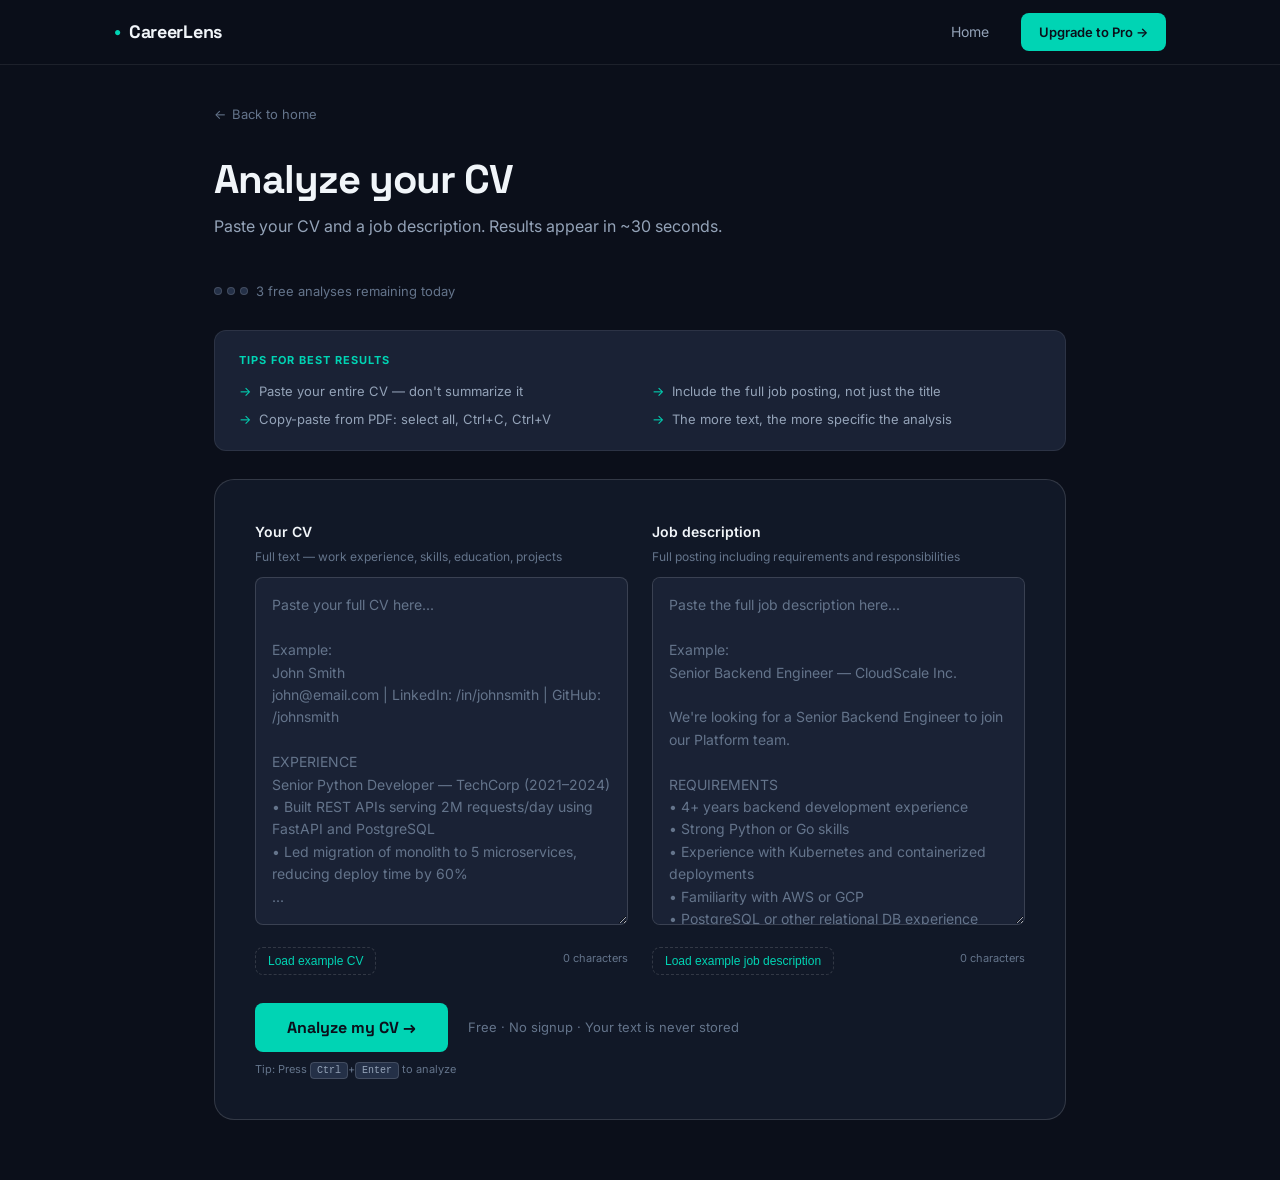
==== analyzer.html @ a9581af4 "Add files via upload" ====
<!DOCTYPE html>
<html lang="en">
<head>
  <meta charset="UTF-8" />
  <meta name="viewport" content="width=device-width, initial-scale=1.0" />
  <title>CV Analyzer — CareerLens</title>
  <meta name="description" content="Paste your CV and a job description to get your match score, skill gaps, and learning roadmap." />
  <link rel="preconnect" href="https://fonts.googleapis.com" />
  <link rel="preconnect" href="https://fonts.gstatic.com" crossorigin />
  <link href="https://fonts.googleapis.com/css2?family=Inter:wght@400;500;600&family=Space+Grotesk:wght@500;600;700&display=swap" rel="stylesheet" />
  <link rel="stylesheet" href="style.css" />
  <style>
    /* Page-specific overrides for the dedicated analyzer page */
    body { background: var(--navy); }

    .analyzer-page {
      min-height: 100vh;
      padding: 100px 0 60px;
    }

    .analyzer-page-header {
      margin-bottom: 40px;
    }

    .analyzer-page-header h1 {
      font-size: clamp(28px, 4vw, 40px);
      font-weight: 700;
      letter-spacing: -1px;
      margin-bottom: 10px;
    }

    .analyzer-page-header p {
      font-size: 16px;
      color: var(--text-2);
    }

    .usage-indicator {
      display: flex;
      align-items: center;
      gap: 8px;
      margin-bottom: 28px;
      font-size: 13px;
      color: var(--text-3);
    }

    .usage-dots {
      display: flex;
      gap: 5px;
    }

    .usage-dot {
      width: 8px;
      height: 8px;
      border-radius: 50%;
      background: var(--navy-4);
      border: 1px solid var(--border-2);
      transition: background 0.3s ease;
    }

    .usage-dot.used { background: var(--teal); border-color: var(--teal); }
    .usage-dot.empty { background: var(--navy-4); }

    .tips-panel {
      background: var(--navy-3);
      border: 1px solid var(--border);
      border-radius: var(--radius-md);
      padding: 20px 24px;
      margin-bottom: 28px;
      font-size: 13px;
      color: var(--text-2);
    }

    .tips-panel strong {
      color: var(--teal);
      font-size: 11px;
      letter-spacing: 1px;
      text-transform: uppercase;
      display: block;
      margin-bottom: 10px;
    }

    .tips-list {
      display: grid;
      grid-template-columns: 1fr 1fr;
      gap: 6px 24px;
    }

    .tips-list li {
      display: flex;
      gap: 8px;
      align-items: flex-start;
    }

    .tips-list li::before {
      content: '→';
      color: var(--teal);
      flex-shrink: 0;
    }

    /* Larger textareas for the dedicated page */
    .analyzer-page .analyzer-textarea {
      min-height: 280px;
    }

    /* Keyboard shortcut hint */
    .keyboard-hint {
      font-size: 11px;
      color: var(--text-3);
      margin-top: 8px;
    }

    kbd {
      background: var(--navy-4);
      border: 1px solid var(--border-2);
      border-radius: 4px;
      padding: 2px 6px;
      font-family: monospace;
      font-size: 10px;
      color: var(--text-2);
    }

    /* Back link */
    .back-link {
      display: inline-flex;
      align-items: center;
      gap: 6px;
      font-size: 13px;
      color: var(--text-3);
      margin-bottom: 32px;
      transition: color var(--transition);
    }
    .back-link:hover { color: var(--text-1); }
    .back-link::before { content: '←'; }

    /* Pro upsell banner */
    .pro-banner {
      display: flex;
      align-items: center;
      justify-content: space-between;
      background: linear-gradient(135deg, rgba(0,212,180,0.08), rgba(0,212,180,0.03));
      border: 1px solid rgba(0,212,180,0.2);
      border-radius: var(--radius-md);
      padding: 16px 20px;
      margin-top: 20px;
      gap: 16px;
      flex-wrap: wrap;
    }

    .pro-banner-text strong {
      display: block;
      font-size: 14px;
      color: var(--text-1);
      margin-bottom: 2px;
    }

    .pro-banner-text span {
      font-size: 13px;
      color: var(--text-2);
    }

    .pro-banner-cta {
      background: var(--teal);
      color: var(--navy);
      font-family: var(--font-display);
      font-weight: 700;
      font-size: 13px;
      padding: 8px 18px;
      border-radius: var(--radius-sm);
      white-space: nowrap;
      transition: background var(--transition);
      text-decoration: none;
    }
    .pro-banner-cta:hover { background: var(--teal-dim); }

    .pro-banner[hidden] { display: none; }

    /* History panel */
    .history-section {
      margin-top: 48px;
      padding-top: 40px;
      border-top: 1px solid var(--border);
    }

    .history-section h2 {
      font-size: 16px;
      font-weight: 600;
      margin-bottom: 16px;
      color: var(--text-2);
    }

    .history-list {
      display: flex;
      flex-direction: column;
      gap: 10px;
    }

    .history-item {
      display: flex;
      align-items: center;
      justify-content: space-between;
      background: var(--navy-3);
      border: 1px solid var(--border);
      border-radius: var(--radius-sm);
      padding: 14px 18px;
      cursor: pointer;
      transition: border-color var(--transition);
      gap: 16px;
    }

    .history-item:hover { border-color: var(--border-2); }

    .history-item-meta { flex: 1; }
    .history-item-meta strong { display: block; font-size: 14px; margin-bottom: 2px; }
    .history-item-meta span { font-size: 12px; color: var(--text-3); }

    .history-item-score {
      font-family: var(--font-display);
      font-weight: 700;
      font-size: 18px;
    }

    .score-high   { color: var(--green); }
    .score-medium { color: var(--amber); }
    .score-low    { color: var(--coral); }

    /* Paste examples */
    .example-btn {
      background: none;
      border: 1px dashed var(--border-2);
      color: var(--teal);
      font-size: 12px;
      padding: 6px 12px;
      border-radius: var(--radius-sm);
      cursor: pointer;
      transition: background var(--transition), border-color var(--transition);
      margin-top: 6px;
    }
    .example-btn:hover {
      background: var(--teal-bg);
      border-color: rgba(0,212,180,0.4);
    }

    @media (max-width: 640px) {
      .tips-list { grid-template-columns: 1fr; }
      .pro-banner { flex-direction: column; align-items: flex-start; }
    }
  </style>
</head>
<body>

  <!-- NAV (minimal version) -->
  <header class="nav">
    <div class="container nav-inner">
      <a href="/" class="logo">
        <span class="logo-mark">●</span>CareerLens
      </a>
      <nav class="nav-links">
        <a href="/">Home</a>
        <a href="#" id="upgrade-nav-link" class="btn-nav">Upgrade to Pro →</a>
      </nav>
    </div>
  </header>

  <main class="analyzer-page">
    <div class="container" style="max-width: 900px;">

      <a href="/" class="back-link">Back to home</a>

      <div class="analyzer-page-header">
        <h1>Analyze your CV</h1>
        <p>Paste your CV and a job description. Results appear in ~30 seconds.</p>
      </div>

      <!-- Usage indicator -->
      <div class="usage-indicator">
        <div class="usage-dots" id="usage-dots">
          <div class="usage-dot" id="dot-1"></div>
          <div class="usage-dot" id="dot-2"></div>
          <div class="usage-dot" id="dot-3"></div>
        </div>
        <span id="usage-text">3 free analyses remaining today</span>
      </div>

      <!-- Tips -->
      <div class="tips-panel">
        <strong>Tips for best results</strong>
        <ul class="tips-list">
          <li>Paste your entire CV — don't summarize it</li>
          <li>Include the full job posting, not just the title</li>
          <li>Copy-paste from PDF: select all, Ctrl+C, Ctrl+V</li>
          <li>The more text, the more specific the analysis</li>
        </ul>
      </div>

      <!-- Main analyzer box -->
      <div class="analyzer-box">
        <div class="analyzer-inputs">
          <div class="input-group">
            <label for="cv-input" class="input-label">
              Your CV
              <span class="input-hint">Full text — work experience, skills, education, projects</span>
            </label>
            <textarea
              id="cv-input"
              class="analyzer-textarea"
              placeholder="Paste your full CV here...

Example:
John Smith
john@email.com | LinkedIn: /in/johnsmith | GitHub: /johnsmith

EXPERIENCE
Senior Python Developer — TechCorp (2021–2024)
• Built REST APIs serving 2M requests/day using FastAPI and PostgreSQL
• Led migration of monolith to 5 microservices, reducing deploy time by 60%
..."
              rows="14"
              spellcheck="false"
            ></textarea>
            <div style="display:flex; justify-content:space-between; align-items:center; margin-top:6px;">
              <button class="example-btn" id="load-cv-example">Load example CV</button>
              <div class="char-count" id="cv-count">0 characters</div>
            </div>
          </div>

          <div class="input-group">
            <label for="jd-input" class="input-label">
              Job description
              <span class="input-hint">Full posting including requirements and responsibilities</span>
            </label>
            <textarea
              id="jd-input"
              class="analyzer-textarea"
              placeholder="Paste the full job description here...

Example:
Senior Backend Engineer — CloudScale Inc.

We're looking for a Senior Backend Engineer to join our Platform team.

REQUIREMENTS
• 4+ years backend development experience
• Strong Python or Go skills
• Experience with Kubernetes and containerized deployments
• Familiarity with AWS or GCP
• PostgreSQL or other relational DB experience

NICE TO HAVE
• Terraform or Pulumi experience
• Experience with service meshes (Istio, Linkerd)
• Prometheus/Grafana monitoring experience
..."
              rows="14"
              spellcheck="false"
            ></textarea>
            <div style="display:flex; justify-content:space-between; align-items:center; margin-top:6px;">
              <button class="example-btn" id="load-jd-example">Load example job description</button>
              <div class="char-count" id="jd-count">0 characters</div>
            </div>
          </div>
        </div>

        <div class="analyzer-actions">
          <button class="btn-analyze" id="analyze-btn">
            <span class="btn-analyze-text">Analyze my CV →</span>
            <span class="btn-analyze-loading" hidden>
              <span class="spinner"></span> Analyzing — ~30 seconds...
            </span>
          </button>
          <p class="free-note">Free · No signup · Your text is never stored</p>
        </div>

        <p class="keyboard-hint">Tip: Press <kbd>Ctrl</kbd>+<kbd>Enter</kbd> to analyze</p>

        <!-- Pro upsell (shown when limit reached) -->
        <div class="pro-banner" id="pro-banner" hidden>
          <div class="pro-banner-text">
            <strong>You've used all 3 free analyses today.</strong>
            <span>Upgrade to Pro for unlimited analyses, history, and PDF export.</span>
          </div>
          <a href="#" class="pro-banner-cta" id="upgrade-link">Get Pro — €9/month →</a>
        </div>

        <!-- Results -->
        <div class="results-section" id="results" hidden>
          <div class="result-score-card" id="score-card">
            <div class="score-ring">
              <svg viewBox="0 0 100 100" class="score-svg">
                <circle cx="50" cy="50" r="42" class="score-bg-circle"/>
                <circle cx="50" cy="50" r="42" class="score-fill-circle" id="score-circle"/>
              </svg>
              <div class="score-number" id="score-number">—</div>
            </div>
            <div class="score-meta">
              <h3 class="score-title">Match score</h3>
              <p class="score-explanation" id="score-explanation"></p>
            </div>
          </div>

          <!-- Overall advice callout -->
          <div id="overall-advice-card" style="
            background: rgba(0,212,180,0.05);
            border: 1px solid rgba(0,212,180,0.18);
            border-radius: var(--radius-md);
            padding: 18px 22px;
            margin-bottom: 24px;
            font-size: 14px;
            color: var(--text-2);
            line-height: 1.65;
          "></div>

          <div class="result-tabs">
            <button class="result-tab active" data-tab="skills">Missing skills</button>
            <button class="result-tab" data-tab="improvements">CV improvements</button>
            <button class="result-tab" data-tab="questions">Interview prep</button>
            <button class="result-tab" data-tab="roadmap">Learning roadmap</button>
            <button class="result-tab" data-tab="projects">Portfolio ideas</button>
          </div>

          <div class="result-panel" id="tab-skills"></div>
          <div class="result-panel" id="tab-improvements" hidden></div>
          <div class="result-panel" id="tab-questions" hidden></div>
          <div class="result-panel" id="tab-roadmap" hidden></div>
          <div class="result-panel" id="tab-projects" hidden></div>

          <div class="result-actions">
            <button class="btn-secondary" id="share-btn">Copy shareable result</button>
            <button class="btn-secondary" id="save-btn">Save to history</button>
            <button class="btn-secondary" id="new-analysis-btn">New analysis</button>
          </div>
        </div>

        <!-- Error -->
        <div class="error-section" id="error-section" hidden>
          <p class="error-text" id="error-text"></p>
        </div>
      </div>

      <!-- Analysis history (from localStorage) -->
      <div class="history-section" id="history-section" hidden>
        <h2>Your recent analyses</h2>
        <div class="history-list" id="history-list"></div>
      </div>

    </div>
  </main>

  <script src="script.js"></script>
  <script>
    // ── ANALYZER PAGE EXTRAS ──────────────────────────────────────────────

    // Update usage dots on load
    function updateUsageDots() {
      const used = getUsageCount();
      const remaining = Math.max(0, CONFIG.FREE_LIMIT - used);
      const usageText = document.getElementById('usage-text');
      const proBanner = document.getElementById('pro-banner');

      document.querySelectorAll('.usage-dot').forEach((dot, i) => {
        dot.classList.toggle('used', i < used);
      });

      if (remaining === 0) {
        usageText.textContent = 'Daily limit reached — upgrade for unlimited';
        usageText.style.color = 'var(--coral)';
        proBanner.hidden = false;
      } else {
        usageText.textContent = `${remaining} free ${remaining === 1 ? 'analysis' : 'analyses'} remaining today`;
      }
    }

    updateUsageDots();

    // ── OVERALL ADVICE CARD ────────────────────────────────────────────────
    const origShowResults = window._origShowResults;
    // Patch showResults to also populate advice card
    const _patchedShowResults = function(data) {
      showResults(data);  // from script.js
      const card = document.getElementById('overall-advice-card');
      if (data.overall_advice && card) {
        card.innerHTML = '<strong style="color:var(--teal);font-size:11px;letter-spacing:1px;text-transform:uppercase;display:block;margin-bottom:8px;">Overall assessment</strong>' + escapeHtml(data.overall_advice);
        card.hidden = false;
      }
      updateUsageDots();
    };

    // Override analyze button handler to use patched version
    document.getElementById('analyze-btn').removeEventListener('click', runAnalysis);
    document.getElementById('analyze-btn').addEventListener('click', async () => {
      const cv = document.getElementById('cv-input').value.trim();
      const jd = document.getElementById('jd-input').value.trim();
      if (cv.length < 100) { showError('Your CV seems too short. Please paste more content.'); return; }
      if (jd.length < 100) { showError('The job description is too short. Please paste more content.'); return; }
      const used = getUsageCount();
      if (used >= CONFIG.FREE_LIMIT) {
        document.getElementById('pro-banner').hidden = false;
        showError(`You've used all ${CONFIG.FREE_LIMIT} free analyses for today. Upgrade to Pro or come back tomorrow.`);
        return;
      }
      setLoading(true);
      hideError();
      hideResults();
      try {
        let result;
        if (CONFIG.MOCK_MODE) {
          await new Promise(r => setTimeout(r, 2000));
          result = getMockResult(cv, jd);
        } else {
          const response = await fetch(CONFIG.WORKER_URL, {
            method: 'POST',
            headers: { 'Content-Type': 'application/json' },
            body: JSON.stringify({ cv, jd })
          });
          if (!response.ok) { const e = await response.json().catch(()=>({})); throw new Error(e.error || `Error ${response.status}`); }
          result = await response.json();
        }
        incrementUsage();
        _patchedShowResults(result);
        saveToHistory(result, jd);
      } catch (err) {
        showError('Analysis failed: ' + (err.message || 'Please try again.'));
      } finally {
        setLoading(false);
        updateUsageDots();
      }
    });

    // ── KEYBOARD SHORTCUT ──────────────────────────────────────────────────
    document.addEventListener('keydown', e => {
      if ((e.ctrlKey || e.metaKey) && e.key === 'Enter') {
        document.getElementById('analyze-btn').click();
      }
    });

    // ── HISTORY (localStorage) ─────────────────────────────────────────────
    const HISTORY_KEY = 'careerlens_history';

    function saveToHistory(result, jd) {
      try {
        const history = JSON.parse(localStorage.getItem(HISTORY_KEY) || '[]');
        const jdTitle = jd.split('\n')[0].trim().substring(0, 60) || 'Job analysis';
        history.unshift({
          id: Date.now(),
          date: new Date().toLocaleDateString(),
          jd_title: jdTitle,
          score: result.match_score,
          result: result
        });
        localStorage.setItem(HISTORY_KEY, JSON.stringify(history.slice(0, 10))); // keep last 10
        renderHistory();
      } catch { /* */ }
    }

    function renderHistory() {
      try {
        const history = JSON.parse(localStorage.getItem(HISTORY_KEY) || '[]');
        const section = document.getElementById('history-section');
        const list = document.getElementById('history-list');
        if (!history.length) { section.hidden = true; return; }
        section.hidden = false;
        list.innerHTML = history.map(item => {
          const scoreClass = item.score >= 75 ? 'score-high' : item.score >= 50 ? 'score-medium' : 'score-low';
          return `
            <div class="history-item" data-id="${item.id}">
              <div class="history-item-meta">
                <strong>${escapeHtml(item.jd_title)}</strong>
                <span>${item.date}</span>
              </div>
              <div class="history-item-score ${scoreClass}">${item.score}%</div>
            </div>
          `;
        }).join('');

        list.querySelectorAll('.history-item').forEach(el => {
          el.addEventListener('click', () => {
            const id = parseInt(el.dataset.id);
            const item = history.find(h => h.id === id);
            if (item) _patchedShowResults(item.result);
          });
        });
      } catch { /* */ }
    }

    document.getElementById('save-btn')?.addEventListener('click', () => {
      const btn = document.getElementById('save-btn');
      btn.textContent = 'Saved ✓';
      setTimeout(() => { btn.textContent = 'Save to history'; }, 2000);
    });

    renderHistory();

    // ── EXAMPLE CONTENT ────────────────────────────────────────────────────
    const EXAMPLE_CV = `Sarah Chen
sarah.chen@email.com | github.com/sarahchen | linkedin.com/in/sarahchen

SUMMARY
Backend developer with 3 years experience building Python web applications and REST APIs. Comfortable with SQL databases and basic Docker usage. Looking to move into cloud-native roles.

EXPERIENCE
Backend Developer — FinanceApp Ltd (Jan 2022 – Present)
• Built REST APIs using Django and PostgreSQL for a fintech SaaS product
• Wrote unit and integration tests (pytest), maintaining ~80% coverage
• Worked on bug fixes and feature development in an Agile team
• Set up basic Docker containers for local development environments
• Used Git for version control and participated in code reviews

Junior Developer — WebAgency (Jul 2020 – Dec 2021)
• Developed Python scripts for data processing and reporting
• Maintained legacy PHP codebase for client websites
• Used MySQL for database management

SKILLS
Languages: Python, JavaScript, PHP, SQL
Frameworks: Django, FastAPI (basic), React (basic)
Tools: Docker, Git, Linux, Nginx, Postman
Databases: PostgreSQL, MySQL
Cloud: AWS (EC2, S3 — basic experience)

EDUCATION
BSc Computer Science — University of Leeds (2017–2020)

PROJECTS
Personal Finance Tracker — Django REST API + React frontend
• Deployed on a single AWS EC2 instance with Nginx`;

    const EXAMPLE_JD = `Senior Backend Engineer — CloudScale Technologies

About the role:
We're scaling fast and need a Senior Backend Engineer to join our Platform Infrastructure team. You'll own the design and operation of core services that handle millions of events per day.

What you'll do:
• Design, build, and operate production microservices using Python and Go
• Own the full lifecycle: architecture, implementation, testing, deployment, monitoring
• Work with Kubernetes to manage containerized workloads across our GKE clusters
• Write Terraform to provision and manage cloud infrastructure on GCP
• Define SLOs and implement observability (Prometheus, Grafana, structured logging)
• Collaborate with product engineers to design internal APIs and data contracts
• Lead technical discussions and mentor junior engineers

Requirements:
• 4+ years of professional backend development experience
• Strong Python skills (we use FastAPI, pydantic, SQLAlchemy)
• Experience with Kubernetes — deploying, troubleshooting, scaling workloads
• Infrastructure as code experience — Terraform or Pulumi preferred
• Comfortable with relational databases at scale (PostgreSQL, query optimization)
• Experience with distributed systems concepts (eventual consistency, message queues)
• Strong understanding of REST API design and gRPC

Nice to have:
• Go programming experience
• Experience with Kafka or Pub/Sub
• GCP certifications
• Experience with service meshes (Istio)
• ArgoCD or similar GitOps tools

We offer: €75,000–95,000, remote-friendly, stock options, €2,000 L&D budget`;

    document.getElementById('load-cv-example').addEventListener('click', () => {
      document.getElementById('cv-input').value = EXAMPLE_CV;
      updateCount(document.getElementById('cv-input'), document.getElementById('cv-count'));
    });

    document.getElementById('load-jd-example').addEventListener('click', () => {
      document.getElementById('jd-input').value = EXAMPLE_JD;
      updateCount(document.getElementById('jd-input'), document.getElementById('jd-count'));
    });
  </script>
</body>
</html>
---- style.css ----
/* =============================================
   CareerLens — style.css
   Design: dark navy base, electric teal accent,
   Space Grotesk display / Inter body
   ============================================= */

/* === RESET & BASE === */
*, *::before, *::after { box-sizing: border-box; margin: 0; padding: 0; }

:root {
  --navy:      #0B0F1A;
  --navy-2:    #111827;
  --navy-3:    #1a2235;
  --navy-4:    #243047;
  --teal:      #00D4B4;
  --teal-dim:  #00b89b;
  --teal-glow: rgba(0, 212, 180, 0.12);
  --teal-bg:   rgba(0, 212, 180, 0.07);
  --coral:     #FF6B6B;
  --green:     #22C55E;
  --amber:     #F59E0B;
  --text-1:    #F1F5F9;
  --text-2:    #94A3B8;
  --text-3:    #64748B;
  --border:    rgba(255,255,255,0.08);
  --border-2:  rgba(255,255,255,0.14);
  --radius-sm: 8px;
  --radius-md: 12px;
  --radius-lg: 20px;
  --font-display: 'Space Grotesk', sans-serif;
  --font-body:    'Inter', sans-serif;
  --max-w: 1100px;
  --transition: 0.2s ease;
}

html { scroll-behavior: smooth; }

body {
  font-family: var(--font-body);
  background: var(--navy);
  color: var(--text-1);
  font-size: 16px;
  line-height: 1.7;
  -webkit-font-smoothing: antialiased;
}

/* === CONTAINER === */
.container {
  max-width: var(--max-w);
  margin: 0 auto;
  padding: 0 24px;
}

/* === TYPOGRAPHY === */
h1, h2, h3, h4 { font-family: var(--font-display); line-height: 1.15; }
a { color: inherit; text-decoration: none; }
ul { list-style: none; }

/* === NAV === */
.nav {
  position: fixed;
  top: 0;
  left: 0;
  right: 0;
  z-index: 100;
  background: rgba(11, 15, 26, 0.85);
  backdrop-filter: blur(16px);
  border-bottom: 1px solid var(--border);
}

.nav-inner {
  display: flex;
  align-items: center;
  justify-content: space-between;
  height: 64px;
}

.logo {
  font-family: var(--font-display);
  font-size: 18px;
  font-weight: 700;
  display: flex;
  align-items: center;
  gap: 8px;
  letter-spacing: -0.3px;
}

.logo-mark {
  color: var(--teal);
  font-size: 12px;
}

.nav-links {
  display: flex;
  align-items: center;
  gap: 32px;
  font-size: 14px;
  color: var(--text-2);
}

.nav-links a { transition: color var(--transition); }
.nav-links a:hover { color: var(--text-1); }

.btn-nav {
  background: var(--teal);
  color: var(--navy);
  padding: 8px 18px;
  border-radius: var(--radius-sm);
  font-weight: 600;
  font-size: 13px;
  transition: background var(--transition), transform var(--transition);
}
.btn-nav:hover { background: var(--teal-dim); transform: translateY(-1px); }

.nav-hamburger {
  display: none;
  flex-direction: column;
  gap: 5px;
  background: none;
  border: none;
  cursor: pointer;
  padding: 4px;
}
.nav-hamburger span {
  display: block;
  width: 22px;
  height: 2px;
  background: var(--text-1);
  border-radius: 2px;
  transition: var(--transition);
}

/* === HERO === */
.hero {
  padding: 160px 0 100px;
  position: relative;
  overflow: hidden;
}

.hero::before {
  content: '';
  position: absolute;
  top: -200px;
  left: 50%;
  transform: translateX(-50%);
  width: 800px;
  height: 800px;
  background: radial-gradient(circle, rgba(0,212,180,0.09) 0%, transparent 70%);
  pointer-events: none;
}

.hero-eyebrow {
  display: inline-flex;
  align-items: center;
  gap: 8px;
  font-size: 12px;
  font-weight: 600;
  letter-spacing: 1.5px;
  text-transform: uppercase;
  color: var(--teal);
  background: var(--teal-bg);
  border: 1px solid rgba(0,212,180,0.2);
  padding: 6px 16px;
  border-radius: 100px;
  margin-bottom: 32px;
}

.hero-headline {
  font-size: clamp(44px, 7vw, 80px);
  font-weight: 700;
  letter-spacing: -2px;
  line-height: 1.05;
  margin-bottom: 24px;
  color: var(--text-1);
}

.hero-headline em {
  font-style: normal;
  color: var(--teal);
}

.hero-sub {
  font-size: 18px;
  color: var(--text-2);
  max-width: 540px;
  line-height: 1.65;
  margin-bottom: 40px;
}

.hero-cta {
  display: flex;
  align-items: center;
  gap: 20px;
  flex-wrap: wrap;
  margin-bottom: 60px;
}

.btn-primary {
  display: inline-flex;
  align-items: center;
  gap: 8px;
  background: var(--teal);
  color: var(--navy);
  font-family: var(--font-display);
  font-weight: 700;
  font-size: 16px;
  padding: 14px 28px;
  border-radius: var(--radius-sm);
  transition: background var(--transition), transform var(--transition), box-shadow var(--transition);
  white-space: nowrap;
}
.btn-primary:hover {
  background: var(--teal-dim);
  transform: translateY(-2px);
  box-shadow: 0 8px 32px rgba(0,212,180,0.25);
}

.btn-large { font-size: 18px; padding: 18px 36px; }

.hero-note {
  font-size: 13px;
  color: var(--text-3);
}

.hero-stats {
  display: flex;
  align-items: center;
  gap: 32px;
  flex-wrap: wrap;
}

.stat strong {
  display: block;
  font-family: var(--font-display);
  font-size: 22px;
  font-weight: 700;
  color: var(--text-1);
  line-height: 1.2;
}
.stat span {
  font-size: 13px;
  color: var(--text-3);
}

.stat-divider {
  width: 1px;
  height: 36px;
  background: var(--border-2);
}

/* === SECTION SHARED === */
section { padding: 100px 0; }

.section-label {
  font-size: 11px;
  font-weight: 600;
  letter-spacing: 2px;
  text-transform: uppercase;
  color: var(--teal);
  margin-bottom: 16px;
}

.section-headline {
  font-size: clamp(28px, 4vw, 44px);
  font-weight: 700;
  letter-spacing: -1px;
  margin-bottom: 52px;
}

/* === PROBLEM / SOLUTION === */
.problem-solution { background: var(--navy-2); }

.ps-grid {
  display: grid;
  grid-template-columns: 1fr 1fr;
  gap: 24px;
}

.ps-card {
  padding: 36px;
  border-radius: var(--radius-lg);
  border: 1px solid var(--border);
}

.ps-problem {
  background: rgba(255, 107, 107, 0.05);
  border-color: rgba(255, 107, 107, 0.2);
}

.ps-solution {
  background: rgba(0, 212, 180, 0.05);
  border-color: rgba(0, 212, 180, 0.2);
}

.ps-icon {
  width: 40px;
  height: 40px;
  border-radius: 50%;
  display: flex;
  align-items: center;
  justify-content: center;
  font-size: 18px;
  font-weight: 700;
  margin-bottom: 20px;
}

.ps-problem .ps-icon { background: rgba(255,107,107,0.15); color: var(--coral); }
.ps-solution .ps-icon { background: rgba(0,212,180,0.15); color: var(--teal); }

.ps-card h3 {
  font-size: 18px;
  font-weight: 600;
  margin-bottom: 20px;
  color: var(--text-1);
}

.ps-card li {
  padding: 10px 0;
  border-bottom: 1px solid var(--border);
  color: var(--text-2);
  font-size: 15px;
  display: flex;
  align-items: flex-start;
  gap: 10px;
}
.ps-card li:last-child { border-bottom: none; }
.ps-card li::before { content: '—'; color: var(--text-3); flex-shrink: 0; }
.ps-problem li::before { color: rgba(255,107,107,0.5); }
.ps-solution li::before { content: '→'; color: var(--teal); }

/* === HOW IT WORKS === */
.how-it-works { background: var(--navy); }

.steps-grid {
  display: flex;
  align-items: flex-start;
  gap: 0;
}

.step {
  flex: 1;
  padding: 36px;
  background: var(--navy-3);
  border: 1px solid var(--border);
  border-radius: var(--radius-lg);
}

.step-num {
  width: 40px;
  height: 40px;
  background: var(--teal-bg);
  border: 1px solid rgba(0,212,180,0.3);
  border-radius: var(--radius-sm);
  display: flex;
  align-items: center;
  justify-content: center;
  font-family: var(--font-display);
  font-weight: 700;
  font-size: 18px;
  color: var(--teal);
  margin-bottom: 20px;
}

.step h3 {
  font-size: 18px;
  font-weight: 600;
  margin-bottom: 10px;
}

.step p { font-size: 15px; color: var(--text-2); }

.step-arrow {
  display: flex;
  align-items: center;
  justify-content: center;
  padding: 0 12px;
  padding-top: 36px;
  color: var(--teal);
  font-size: 24px;
  flex-shrink: 0;
}

/* === FEATURES DEEP === */
.features-deep { background: var(--navy-2); }

.features-grid {
  display: grid;
  grid-template-columns: repeat(3, 1fr);
  gap: 20px;
}

.feature-card {
  background: var(--navy-3);
  border: 1px solid var(--border);
  border-radius: var(--radius-lg);
  padding: 28px;
  transition: border-color var(--transition), transform var(--transition);
}

.feature-card:hover {
  border-color: var(--border-2);
  transform: translateY(-3px);
}

.feature-icon {
  font-size: 22px;
  color: var(--teal);
  margin-bottom: 16px;
  font-family: monospace;
}

.feature-card h3 {
  font-size: 16px;
  font-weight: 600;
  margin-bottom: 8px;
}

.feature-card p { font-size: 14px; color: var(--text-2); line-height: 1.6; }

/* === ANALYZER === */
.analyzer-section { background: var(--navy); }

.analyzer-intro {
  font-size: 16px;
  color: var(--text-2);
  max-width: 560px;
  margin-bottom: 48px;
}

.analyzer-box {
  background: var(--navy-2);
  border: 1px solid var(--border-2);
  border-radius: var(--radius-lg);
  padding: 40px;
}

.analyzer-inputs {
  display: grid;
  grid-template-columns: 1fr 1fr;
  gap: 24px;
  margin-bottom: 28px;
}

.input-group { display: flex; flex-direction: column; gap: 10px; }

.input-label {
  font-size: 14px;
  font-weight: 600;
  color: var(--text-1);
  display: flex;
  flex-direction: column;
  gap: 3px;
}

.input-hint {
  font-size: 12px;
  font-weight: 400;
  color: var(--text-3);
}

.analyzer-textarea {
  background: var(--navy-3);
  border: 1px solid var(--border-2);
  border-radius: var(--radius-sm);
  color: var(--text-1);
  font-family: var(--font-body);
  font-size: 14px;
  line-height: 1.6;
  padding: 16px;
  resize: vertical;
  transition: border-color var(--transition);
  min-height: 220px;
}
.analyzer-textarea:focus {
  outline: none;
  border-color: rgba(0,212,180,0.5);
  box-shadow: 0 0 0 3px rgba(0,212,180,0.08);
}
.analyzer-textarea::placeholder { color: var(--text-3); }

.char-count {
  font-size: 11px;
  color: var(--text-3);
  text-align: right;
}

.analyzer-actions {
  display: flex;
  align-items: center;
  gap: 20px;
  flex-wrap: wrap;
}

.btn-analyze {
  background: var(--teal);
  color: var(--navy);
  font-family: var(--font-display);
  font-weight: 700;
  font-size: 16px;
  padding: 14px 32px;
  border: none;
  border-radius: var(--radius-sm);
  cursor: pointer;
  transition: background var(--transition), transform var(--transition), box-shadow var(--transition);
  display: inline-flex;
  align-items: center;
  gap: 8px;
}

.btn-analyze:hover:not(:disabled) {
  background: var(--teal-dim);
  transform: translateY(-1px);
  box-shadow: 0 8px 24px rgba(0,212,180,0.2);
}

.btn-analyze:disabled {
  opacity: 0.6;
  cursor: not-allowed;
  transform: none;
}

.free-note { font-size: 13px; color: var(--text-3); }

/* === SPINNER === */
.spinner {
  display: inline-block;
  width: 14px;
  height: 14px;
  border: 2px solid rgba(11,15,26,0.3);
  border-top-color: var(--navy);
  border-radius: 50%;
  animation: spin 0.7s linear infinite;
}
@keyframes spin { to { transform: rotate(360deg); } }

/* === RESULTS === */
.results-section {
  margin-top: 40px;
  border-top: 1px solid var(--border);
  padding-top: 40px;
}

.result-score-card {
  display: flex;
  align-items: center;
  gap: 32px;
  background: var(--navy-3);
  border: 1px solid var(--border-2);
  border-radius: var(--radius-lg);
  padding: 32px;
  margin-bottom: 32px;
}

.score-ring { position: relative; width: 100px; height: 100px; flex-shrink: 0; }

.score-svg { width: 100%; height: 100%; transform: rotate(-90deg); }

.score-bg-circle {
  fill: none;
  stroke: var(--navy-4);
  stroke-width: 8;
}

.score-fill-circle {
  fill: none;
  stroke: var(--teal);
  stroke-width: 8;
  stroke-linecap: round;
  stroke-dasharray: 264;
  stroke-dashoffset: 264;
  transition: stroke-dashoffset 1s ease, stroke 0.5s ease;
}

.score-number {
  position: absolute;
  inset: 0;
  display: flex;
  align-items: center;
  justify-content: center;
  font-family: var(--font-display);
  font-size: 22px;
  font-weight: 700;
  color: var(--text-1);
}

.score-title {
  font-size: 13px;
  font-weight: 600;
  text-transform: uppercase;
  letter-spacing: 1px;
  color: var(--teal);
  margin-bottom: 8px;
}

.score-explanation { font-size: 15px; color: var(--text-2); line-height: 1.6; }

/* === RESULT TABS === */
.result-tabs {
  display: flex;
  gap: 4px;
  border-bottom: 1px solid var(--border);
  margin-bottom: 28px;
  overflow-x: auto;
}

.result-tab {
  background: none;
  border: none;
  color: var(--text-3);
  font-family: var(--font-body);
  font-size: 13px;
  font-weight: 500;
  padding: 10px 16px;
  cursor: pointer;
  border-bottom: 2px solid transparent;
  transition: color var(--transition), border-color var(--transition);
  white-space: nowrap;
}

.result-tab:hover { color: var(--text-2); }

.result-tab.active {
  color: var(--teal);
  border-bottom-color: var(--teal);
}

/* === RESULT PANELS === */
.result-panel { min-height: 160px; }

.panel-loading {
  color: var(--text-3);
  font-size: 14px;
  padding: 20px 0;
}

/* Skills panel */
.skill-item {
  display: flex;
  align-items: flex-start;
  gap: 16px;
  padding: 16px 0;
  border-bottom: 1px solid var(--border);
}
.skill-item:last-child { border-bottom: none; }

.skill-badge {
  font-size: 11px;
  font-weight: 600;
  padding: 3px 10px;
  border-radius: 100px;
  flex-shrink: 0;
  text-transform: uppercase;
  letter-spacing: 0.5px;
}
.badge-high   { background: rgba(255,107,107,0.15); color: var(--coral); }
.badge-medium { background: rgba(245,158,11,0.15); color: var(--amber); }
.badge-low    { background: rgba(100,116,139,0.15); color: var(--text-3); }

.skill-info h4 { font-size: 15px; font-weight: 600; margin-bottom: 4px; }
.skill-info p  { font-size: 13px; color: var(--text-2); }

/* Improvements panel */
.improvement-item {
  background: var(--navy-3);
  border: 1px solid var(--border);
  border-radius: var(--radius-md);
  padding: 20px;
  margin-bottom: 16px;
}

.improvement-section-label {
  font-size: 11px;
  font-weight: 600;
  letter-spacing: 1px;
  text-transform: uppercase;
  color: var(--teal);
  margin-bottom: 12px;
}

.improvement-before, .improvement-after {
  padding: 12px;
  border-radius: var(--radius-sm);
  font-size: 13px;
  line-height: 1.6;
  margin-bottom: 8px;
}

.improvement-before {
  background: rgba(255,107,107,0.06);
  border-left: 2px solid var(--coral);
  color: var(--text-2);
}

.improvement-after {
  background: rgba(0,212,180,0.06);
  border-left: 2px solid var(--teal);
  color: var(--text-1);
}

.improvement-label {
  font-size: 11px;
  font-weight: 600;
  text-transform: uppercase;
  letter-spacing: 0.5px;
  margin-bottom: 4px;
}

.before-label { color: var(--coral); }
.after-label  { color: var(--teal); }

.improvement-reason {
  font-size: 13px;
  color: var(--text-3);
  margin-top: 8px;
  font-style: italic;
}

/* Questions panel */
.question-item {
  display: flex;
  gap: 16px;
  padding: 16px 0;
  border-bottom: 1px solid var(--border);
  align-items: flex-start;
}
.question-item:last-child { border-bottom: none; }

.question-num {
  width: 28px;
  height: 28px;
  background: var(--teal-bg);
  border: 1px solid rgba(0,212,180,0.25);
  border-radius: var(--radius-sm);
  display: flex;
  align-items: center;
  justify-content: center;
  font-size: 12px;
  font-weight: 700;
  color: var(--teal);
  flex-shrink: 0;
}

.question-item p { font-size: 15px; color: var(--text-1); line-height: 1.55; }

/* Roadmap panel */
.roadmap-item {
  background: var(--navy-3);
  border: 1px solid var(--border);
  border-radius: var(--radius-md);
  padding: 20px;
  margin-bottom: 16px;
}

.roadmap-header {
  display: flex;
  justify-content: space-between;
  align-items: center;
  margin-bottom: 12px;
}

.roadmap-skill { font-size: 16px; font-weight: 600; }

.roadmap-weeks {
  font-size: 12px;
  font-weight: 600;
  color: var(--teal);
  background: var(--teal-bg);
  padding: 3px 10px;
  border-radius: 100px;
  border: 1px solid rgba(0,212,180,0.2);
}

.roadmap-resources { list-style: none; }
.roadmap-resources li {
  font-size: 13px;
  color: var(--text-2);
  padding: 4px 0;
  display: flex;
  gap: 8px;
  align-items: flex-start;
}
.roadmap-resources li::before { content: '→'; color: var(--teal); flex-shrink: 0; }

/* Portfolio panel */
.project-item {
  background: var(--navy-3);
  border: 1px solid var(--border);
  border-radius: var(--radius-md);
  padding: 20px;
  margin-bottom: 16px;
}
.project-item h4 { font-size: 15px; font-weight: 600; margin-bottom: 6px; }
.project-item p { font-size: 14px; color: var(--text-2); }

/* Result actions */
.result-actions {
  display: flex;
  gap: 12px;
  margin-top: 28px;
  padding-top: 28px;
  border-top: 1px solid var(--border);
}

.btn-secondary {
  background: var(--navy-3);
  border: 1px solid var(--border-2);
  color: var(--text-1);
  font-family: var(--font-body);
  font-size: 14px;
  font-weight: 500;
  padding: 10px 20px;
  border-radius: var(--radius-sm);
  cursor: pointer;
  transition: border-color var(--transition), background var(--transition);
}
.btn-secondary:hover {
  border-color: var(--teal);
  background: var(--teal-bg);
}

/* Error */
.error-section { padding: 20px 0; }
.error-text { color: var(--coral); font-size: 14px; }

/* === TESTIMONIALS === */
.testimonials { background: var(--navy-2); }

.testimonials-grid {
  display: grid;
  grid-template-columns: repeat(3, 1fr);
  gap: 20px;
}

.testimonial-card {
  background: var(--navy-3);
  border: 1px solid var(--border);
  border-radius: var(--radius-lg);
  padding: 28px;
}

.testimonial-score {
  font-family: var(--font-display);
  font-size: 13px;
  font-weight: 700;
  color: var(--teal);
  background: var(--teal-bg);
  display: inline-block;
  padding: 4px 12px;
  border-radius: 100px;
  margin-bottom: 16px;
  border: 1px solid rgba(0,212,180,0.2);
}

.testimonial-card p {
  font-size: 15px;
  color: var(--text-2);
  line-height: 1.65;
  margin-bottom: 24px;
}

.testimonial-author {
  display: flex;
  align-items: center;
  gap: 12px;
}

.testimonial-avatar {
  width: 40px;
  height: 40px;
  border-radius: 50%;
  background: var(--teal-bg);
  border: 1px solid rgba(0,212,180,0.3);
  display: flex;
  align-items: center;
  justify-content: center;
  font-size: 12px;
  font-weight: 700;
  color: var(--teal);
  flex-shrink: 0;
}

.testimonial-author strong { display: block; font-size: 14px; font-weight: 600; }
.testimonial-author span  { font-size: 12px; color: var(--text-3); }

/* === FAQ === */
.faq-section { background: var(--navy); }

.faq-list { max-width: 720px; }

.faq-item {
  border-bottom: 1px solid var(--border);
}

.faq-question {
  width: 100%;
  text-align: left;
  background: none;
  border: none;
  color: var(--text-1);
  font-family: var(--font-body);
  font-size: 16px;
  font-weight: 500;
  padding: 20px 0;
  cursor: pointer;
  display: flex;
  justify-content: space-between;
  align-items: center;
  gap: 16px;
  transition: color var(--transition);
}

.faq-question:hover { color: var(--teal); }

.faq-question::after {
  content: '+';
  font-size: 20px;
  color: var(--text-3);
  flex-shrink: 0;
  transition: transform var(--transition);
}

.faq-item.open .faq-question::after { transform: rotate(45deg); }

.faq-answer {
  font-size: 15px;
  color: var(--text-2);
  line-height: 1.65;
  max-height: 0;
  overflow: hidden;
  transition: max-height 0.3s ease, padding 0.3s ease;
}

.faq-item.open .faq-answer {
  max-height: 200px;
  padding-bottom: 20px;
}

/* === CTA === */
.cta-section {
  background: var(--navy-2);
  text-align: center;
  padding: 120px 24px;
}

.cta-headline {
  font-size: clamp(32px, 5vw, 52px);
  font-weight: 700;
  letter-spacing: -1.5px;
  margin-bottom: 16px;
}

.cta-sub {
  font-size: 18px;
  color: var(--text-2);
  margin-bottom: 40px;
}

/* === FOOTER === */
.footer {
  background: var(--navy);
  border-top: 1px solid var(--border);
  padding: 64px 0 0;
}

.footer-inner {
  display: grid;
  grid-template-columns: 1fr auto;
  gap: 60px;
  margin-bottom: 48px;
}

.footer-brand .logo { margin-bottom: 16px; display: inline-flex; }
.footer-brand p { font-size: 14px; color: var(--text-3); line-height: 1.65; }

.footer-links {
  display: flex;
  gap: 60px;
}

.footer-col {
  display: flex;
  flex-direction: column;
  gap: 12px;
}

.footer-col strong {
  font-size: 13px;
  font-weight: 600;
  color: var(--text-1);
  margin-bottom: 4px;
}

.footer-col a {
  font-size: 14px;
  color: var(--text-3);
  transition: color var(--transition);
}
.footer-col a:hover { color: var(--text-1); }

.footer-bottom {
  border-top: 1px solid var(--border);
  padding: 24px 0;
}

.footer-bottom p { font-size: 13px; color: var(--text-3); }

/* === RESPONSIVE === */
@media (max-width: 900px) {
  .ps-grid { grid-template-columns: 1fr; }
  .features-grid { grid-template-columns: repeat(2, 1fr); }
  .testimonials-grid { grid-template-columns: 1fr; }
  .steps-grid { flex-direction: column; }
  .step-arrow { transform: rotate(90deg); padding: 0; align-self: center; }
  .footer-inner { grid-template-columns: 1fr; gap: 40px; }
  .footer-links { flex-wrap: wrap; gap: 32px; }
  .analyzer-inputs { grid-template-columns: 1fr; }
}

@media (max-width: 640px) {
  section { padding: 64px 0; }
  .hero { padding: 120px 0 64px; }
  .features-grid { grid-template-columns: 1fr; }
  .nav-links { display: none; }
  .nav-hamburger { display: flex; }
  .hero-headline { letter-spacing: -1px; }
  .result-score-card { flex-direction: column; align-items: flex-start; gap: 20px; }
  .analyzer-box { padding: 20px; }
  .result-tabs { flex-wrap: nowrap; }
}

/* === REDUCED MOTION === */
@media (prefers-reduced-motion: reduce) {
  *, *::before, *::after { animation-duration: 0.01ms !important; transition-duration: 0.01ms !important; }
}
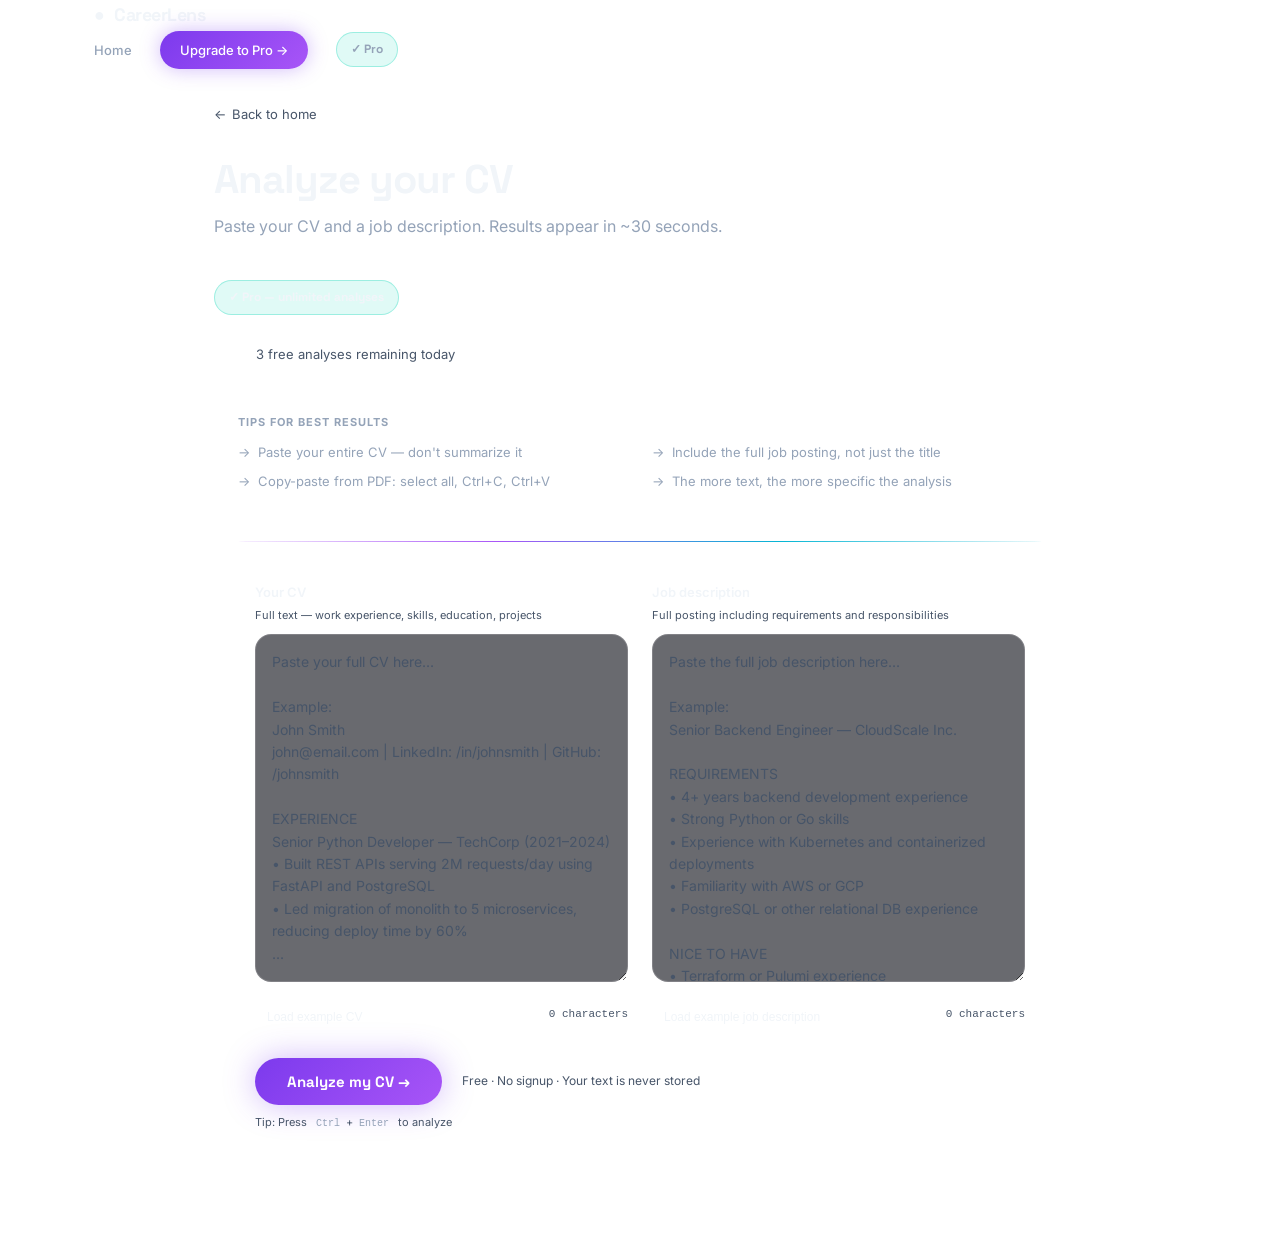
==== commit 02c7c413: "Update print statement from 'Hello' to 'Goodbye'" ====
--- a/analyzer.html
+++ b/analyzer.html
@@ -1,309 +1,288 @@
 <!DOCTYPE html>
 <html lang="en">
 <head>
-  <meta charset="UTF-8" />
-  <meta name="viewport" content="width=device-width, initial-scale=1.0" />
-  <title>CV Analyzer — CareerLens</title>
-  <meta name="description" content="Paste your CV and a job description to get your match score, skill gaps, and learning roadmap." />
-  <link rel="preconnect" href="https://fonts.googleapis.com" />
-  <link rel="preconnect" href="https://fonts.gstatic.com" crossorigin />
-  <link href="https://fonts.googleapis.com/css2?family=Inter:wght@400;500;600&family=Space+Grotesk:wght@500;600;700&display=swap" rel="stylesheet" />
-  <link rel="stylesheet" href="style.css" />
-  <style>
-    /* Page-specific overrides for the dedicated analyzer page */
-    body { background: var(--navy); }
-
-    .analyzer-page {
-      min-height: 100vh;
-      padding: 100px 0 60px;
-    }
-
-    .analyzer-page-header {
-      margin-bottom: 40px;
-    }
-
-    .analyzer-page-header h1 {
-      font-size: clamp(28px, 4vw, 40px);
-      font-weight: 700;
-      letter-spacing: -1px;
-      margin-bottom: 10px;
-    }
-
-    .analyzer-page-header p {
-      font-size: 16px;
-      color: var(--text-2);
-    }
-
-    .usage-indicator {
-      display: flex;
-      align-items: center;
-      gap: 8px;
-      margin-bottom: 28px;
-      font-size: 13px;
-      color: var(--text-3);
-    }
-
-    .usage-dots {
-      display: flex;
-      gap: 5px;
-    }
-
-    .usage-dot {
-      width: 8px;
-      height: 8px;
-      border-radius: 50%;
-      background: var(--navy-4);
-      border: 1px solid var(--border-2);
-      transition: background 0.3s ease;
-    }
-
-    .usage-dot.used { background: var(--teal); border-color: var(--teal); }
-    .usage-dot.empty { background: var(--navy-4); }
-
-    .tips-panel {
-      background: var(--navy-3);
-      border: 1px solid var(--border);
-      border-radius: var(--radius-md);
-      padding: 20px 24px;
-      margin-bottom: 28px;
-      font-size: 13px;
-      color: var(--text-2);
-    }
-
-    .tips-panel strong {
-      color: var(--teal);
-      font-size: 11px;
-      letter-spacing: 1px;
-      text-transform: uppercase;
-      display: block;
-      margin-bottom: 10px;
-    }
-
-    .tips-list {
-      display: grid;
-      grid-template-columns: 1fr 1fr;
-      gap: 6px 24px;
-    }
-
-    .tips-list li {
-      display: flex;
-      gap: 8px;
-      align-items: flex-start;
-    }
-
-    .tips-list li::before {
-      content: '→';
-      color: var(--teal);
-      flex-shrink: 0;
-    }
-
-    /* Larger textareas for the dedicated page */
-    .analyzer-page .analyzer-textarea {
-      min-height: 280px;
-    }
-
-    /* Keyboard shortcut hint */
-    .keyboard-hint {
-      font-size: 11px;
-      color: var(--text-3);
-      margin-top: 8px;
-    }
-
-    kbd {
-      background: var(--navy-4);
-      border: 1px solid var(--border-2);
-      border-radius: 4px;
-      padding: 2px 6px;
-      font-family: monospace;
-      font-size: 10px;
-      color: var(--text-2);
-    }
-
-    /* Back link */
-    .back-link {
-      display: inline-flex;
-      align-items: center;
-      gap: 6px;
-      font-size: 13px;
-      color: var(--text-3);
-      margin-bottom: 32px;
-      transition: color var(--transition);
-    }
-    .back-link:hover { color: var(--text-1); }
-    .back-link::before { content: '←'; }
-
-    /* Pro upsell banner */
-    .pro-banner {
-      display: flex;
-      align-items: center;
-      justify-content: space-between;
-      background: linear-gradient(135deg, rgba(0,212,180,0.08), rgba(0,212,180,0.03));
-      border: 1px solid rgba(0,212,180,0.2);
-      border-radius: var(--radius-md);
-      padding: 16px 20px;
-      margin-top: 20px;
-      gap: 16px;
-      flex-wrap: wrap;
-    }
-
-    .pro-banner-text strong {
-      display: block;
-      font-size: 14px;
-      color: var(--text-1);
-      margin-bottom: 2px;
-    }
-
-    .pro-banner-text span {
-      font-size: 13px;
-      color: var(--text-2);
-    }
-
-    .pro-banner-cta {
-      background: var(--teal);
-      color: var(--navy);
-      font-family: var(--font-display);
-      font-weight: 700;
-      font-size: 13px;
-      padding: 8px 18px;
-      border-radius: var(--radius-sm);
-      white-space: nowrap;
-      transition: background var(--transition);
-      text-decoration: none;
-    }
-    .pro-banner-cta:hover { background: var(--teal-dim); }
-
-    .pro-banner[hidden] { display: none; }
-
-    /* History panel */
-    .history-section {
-      margin-top: 48px;
-      padding-top: 40px;
-      border-top: 1px solid var(--border);
-    }
-
-    .history-section h2 {
-      font-size: 16px;
-      font-weight: 600;
-      margin-bottom: 16px;
-      color: var(--text-2);
-    }
-
-    .history-list {
-      display: flex;
-      flex-direction: column;
-      gap: 10px;
-    }
-
-    .history-item {
-      display: flex;
-      align-items: center;
-      justify-content: space-between;
-      background: var(--navy-3);
-      border: 1px solid var(--border);
-      border-radius: var(--radius-sm);
-      padding: 14px 18px;
-      cursor: pointer;
-      transition: border-color var(--transition);
-      gap: 16px;
-    }
-
-    .history-item:hover { border-color: var(--border-2); }
-
-    .history-item-meta { flex: 1; }
-    .history-item-meta strong { display: block; font-size: 14px; margin-bottom: 2px; }
-    .history-item-meta span { font-size: 12px; color: var(--text-3); }
-
-    .history-item-score {
-      font-family: var(--font-display);
-      font-weight: 700;
-      font-size: 18px;
-    }
-
-    .score-high   { color: var(--green); }
-    .score-medium { color: var(--amber); }
-    .score-low    { color: var(--coral); }
-
-    /* Paste examples */
-    .example-btn {
-      background: none;
-      border: 1px dashed var(--border-2);
-      color: var(--teal);
-      font-size: 12px;
-      padding: 6px 12px;
-      border-radius: var(--radius-sm);
-      cursor: pointer;
-      transition: background var(--transition), border-color var(--transition);
-      margin-top: 6px;
-    }
-    .example-btn:hover {
-      background: var(--teal-bg);
-      border-color: rgba(0,212,180,0.4);
-    }
-
-    @media (max-width: 640px) {
-      .tips-list { grid-template-columns: 1fr; }
-      .pro-banner { flex-direction: column; align-items: flex-start; }
-    }
-  </style>
+<meta charset="UTF-8" />
+<meta name="viewport" content="width=device-width, initial-scale=1.0" />
+<title>CV Analyzer — CareerLens</title>
+<meta name="description" content="Paste your CV and a job description to get your match score, skill gaps, and learning roadmap." />
+<link rel="preconnect" href="https://fonts.googleapis.com" />
+<link rel="preconnect" href="https://fonts.gstatic.com" crossorigin />
+<link href="https://fonts.googleapis.com/css2?family=Inter:wght@400;500;600&family=Space+Grotesk:wght@500;600;700&display=swap" rel="stylesheet" />
+<link rel="stylesheet" href="style.css" />
+<style>
+/* Page-specific overrides for the dedicated analyzer page */
+body { background: var(--navy); }
+.analyzer-page {
+min-height: 100vh;
+padding: 100px 0 60px;
+}
+.analyzer-page-header {
+margin-bottom: 40px;
+}
+.analyzer-page-header h1 {
+font-size: clamp(28px, 4vw, 40px);
+font-weight: 700;
+letter-spacing: -1px;
+margin-bottom: 10px;
+}
+.analyzer-page-header p {
+font-size: 16px;
+color: var(--text-2);
+}
+.usage-indicator {
+display: flex;
+align-items: center;
+gap: 8px;
+margin-bottom: 28px;
+font-size: 13px;
+color: var(--text-3);
+}
+.usage-dots {
+display: flex;
+gap: 5px;
+}
+.usage-dot {
+width: 8px;
+height: 8px;
+border-radius: 50%;
+background: var(--navy-4);
+border: 1px solid var(--border-2);
+transition: background 0.3s ease;
+}
+.usage-dot.used { background: var(--teal); border-color: var(--teal); }
+.usage-dot.empty { background: var(--navy-4); }
+.tips-panel {
+background: var(--navy-3);
+border: 1px solid var(--border);
+border-radius: var(--radius-md);
+padding: 20px 24px;
+margin-bottom: 28px;
+font-size: 13px;
+color: var(--text-2);
+}
+.tips-panel strong {
+color: var(--teal);
+font-size: 11px;
+letter-spacing: 1px;
+text-transform: uppercase;
+display: block;
+margin-bottom: 10px;
+}
+.tips-list {
+display: grid;
+grid-template-columns: 1fr 1fr;
+gap: 6px 24px;
+}
+.tips-list li {
+display: flex;
+gap: 8px;
+align-items: flex-start;
+}
+.tips-list li::before {
+content: '→';
+color: var(--teal);
+flex-shrink: 0;
+}
+/* Larger textareas for the dedicated page */
+.analyzer-page .analyzer-textarea {
+min-height: 280px;
+}
+/* Keyboard shortcut hint */
+.keyboard-hint {
+font-size: 11px;
+color: var(--text-3);
+margin-top: 8px;
+}
+kbd {
+background: var(--navy-4);
+border: 1px solid var(--border-2);
+border-radius: 4px;
+padding: 2px 6px;
+font-family: monospace;
+font-size: 10px;
+color: var(--text-2);
+}
+/* Back link */
+.back-link {
+display: inline-flex;
+align-items: center;
+gap: 6px;
+font-size: 13px;
+color: var(--text-3);
+margin-bottom: 32px;
+transition: color var(--transition);
+}
+.back-link:hover { color: var(--text-1); }
+.back-link::before { content: '←'; }
+/* Pro upsell banner */
+.pro-banner {
+display: flex;
+align-items: center;
+justify-content: space-between;
+background: linear-gradient(135deg, rgba(0,212,180,0.08), rgba(0,212,180,0.03));
+border: 1px solid rgba(0,212,180,0.2);
+border-radius: var(--radius-md);
+padding: 16px 20px;
+margin-top: 20px;
+gap: 16px;
+flex-wrap: wrap;
+}
+.pro-banner-text strong {
+display: block;
+font-size: 14px;
+color: var(--text-1);
+margin-bottom: 2px;
+}
+.pro-banner-text span {
+font-size: 13px;
+color: var(--text-2);
+}
+.pro-banner-cta {
+background: var(--teal);
+color: var(--navy);
+font-family: var(--font-display);
+font-weight: 700;
+font-size: 13px;
+padding: 8px 18px;
+border-radius: var(--radius-sm);
+white-space: nowrap;
+transition: background var(--transition);
+text-decoration: none;
+}
+.pro-banner-cta:hover { background: var(--teal-dim); }
+.pro-banner[hidden] { display: none; }
+/* Pro active indicator */
+.pro-active-pill {
+display: inline-flex; align-items: center; gap: 6px;
+background: rgba(0,212,180,0.12); color: var(--teal);
+border: 1px solid rgba(0,212,180,0.3);
+font-family: var(--font-display); font-weight: 700; font-size: 12px;
+padding: 6px 14px; border-radius: 100px; margin-bottom: 28px;
+}
+/* History panel */
+.history-section {
+margin-top: 48px;
+padding-top: 40px;
+border-top: 1px solid var(--border);
+}
+.history-section h2 {
+font-size: 16px;
+font-weight: 600;
+margin-bottom: 16px;
+color: var(--text-2);
+}
+.history-list {
+display: flex;
+flex-direction: column;
+gap: 10px;
+}
+.history-item {
+display: flex;
+align-items: center;
+justify-content: space-between;
+background: var(--navy-3);
+border: 1px solid var(--border);
+border-radius: var(--radius-sm);
+padding: 14px 18px;
+cursor: pointer;
+transition: border-color var(--transition);
+gap: 16px;
+}
+.history-item:hover { border-color: var(--border-2); }
+.history-item-meta { flex: 1; }
+.history-item-meta strong { display: block; font-size: 14px; margin-bottom: 2px; }
+.history-item-meta span { font-size: 12px; color: var(--text-3); }
+.history-item-score {
+font-family: var(--font-display);
+font-weight: 700;
+font-size: 18px;
+}
+.score-high { color: var(--green); }
+.score-medium { color: var(--amber); }
+.score-low { color: var(--coral); }
+/* Paste examples */
+.example-btn {
+background: none;
+border: 1px dashed var(--border-2);
+color: var(--teal);
+font-size: 12px;
+padding: 6px 12px;
+border-radius: var(--radius-sm);
+cursor: pointer;
+transition: background var(--transition), border-color var(--transition);
+margin-top: 6px;
+}
+.example-btn:hover {
+background: var(--teal-bg);
+border-color: rgba(0,212,180,0.4);
+}
+@media (max-width: 640px) {
+.tips-list { grid-template-columns: 1fr; }
+.pro-banner { flex-direction: column; align-items: flex-start; }
+}
+</style>
 </head>
 <body>
 
-  <!-- NAV (minimal version) -->
-  <header class="nav">
-    <div class="container nav-inner">
-      <a href="/" class="logo">
-        <span class="logo-mark">●</span>CareerLens
-      </a>
-      <nav class="nav-links">
-        <a href="/">Home</a>
-        <a href="#" id="upgrade-nav-link" class="btn-nav">Upgrade to Pro →</a>
-      </nav>
-    </div>
-  </header>
-
-  <main class="analyzer-page">
-    <div class="container" style="max-width: 900px;">
-
-      <a href="/" class="back-link">Back to home</a>
-
-      <div class="analyzer-page-header">
-        <h1>Analyze your CV</h1>
-        <p>Paste your CV and a job description. Results appear in ~30 seconds.</p>
-      </div>
-
-      <!-- Usage indicator -->
-      <div class="usage-indicator">
-        <div class="usage-dots" id="usage-dots">
-          <div class="usage-dot" id="dot-1"></div>
-          <div class="usage-dot" id="dot-2"></div>
-          <div class="usage-dot" id="dot-3"></div>
-        </div>
-        <span id="usage-text">3 free analyses remaining today</span>
-      </div>
-
-      <!-- Tips -->
-      <div class="tips-panel">
-        <strong>Tips for best results</strong>
-        <ul class="tips-list">
-          <li>Paste your entire CV — don't summarize it</li>
-          <li>Include the full job posting, not just the title</li>
-          <li>Copy-paste from PDF: select all, Ctrl+C, Ctrl+V</li>
-          <li>The more text, the more specific the analysis</li>
-        </ul>
-      </div>
-
-      <!-- Main analyzer box -->
-      <div class="analyzer-box">
-        <div class="analyzer-inputs">
-          <div class="input-group">
-            <label for="cv-input" class="input-label">
-              Your CV
-              <span class="input-hint">Full text — work experience, skills, education, projects</span>
-            </label>
-            <textarea
-              id="cv-input"
-              class="analyzer-textarea"
-              placeholder="Paste your full CV here...
+<!-- NAV (minimal version) -->
+<header class="nav">
+<div class="container nav-inner">
+<a href="/" class="logo">
+<span class="logo-mark">●</span>CareerLens
+</a>
+<nav class="nav-links">
+<a href="/">Home</a>
+<a href="https://buy.stripe.com/test_fZu7sK2WV4Bg3pe7xR7kc00" id="upgrade-nav-link" class="btn-nav" data-pro-hide>Upgrade to Pro →</a>
+<span class="pro-active-pill" data-pro-show hidden style="margin-bottom:0;">✓ Pro</span>
+</nav>
+</div>
+</header>
+
+<main class="analyzer-page">
+<div class="container" style="max-width: 900px;">
+<a href="/" class="back-link">Back to home</a>
+
+<div class="analyzer-page-header">
+<h1>Analyze your CV</h1>
+<p>Paste your CV and a job description. Results appear in ~30 seconds.</p>
+</div>
+
+<!-- Pro active pill (shown instead of usage indicator for subscribers) -->
+<div class="pro-active-pill" data-pro-show hidden>✓ Pro — unlimited analyses</div>
+
+<!-- Usage indicator (hidden for Pro subscribers) -->
+<div class="usage-indicator" data-pro-hide>
+<div class="usage-dots" id="usage-dots">
+<div class="usage-dot" id="dot-1"></div>
+<div class="usage-dot" id="dot-2"></div>
+<div class="usage-dot" id="dot-3"></div>
+</div>
+<span id="usage-text">3 free analyses remaining today</span>
+</div>
+
+<!-- Tips -->
+<div class="tips-panel">
+<strong>Tips for best results</strong>
+<ul class="tips-list">
+<li>Paste your entire CV — don't summarize it</li>
+<li>Include the full job posting, not just the title</li>
+<li>Copy-paste from PDF: select all, Ctrl+C, Ctrl+V</li>
+<li>The more text, the more specific the analysis</li>
+</ul>
+</div>
+
+<!-- Main analyzer box -->
+<div class="analyzer-box">
+<div class="analyzer-inputs">
+<div class="input-group">
+<label for="cv-input" class="input-label">
+Your CV
+<span class="input-hint">Full text — work experience, skills, education, projects</span>
+</label>
+<textarea
+id="cv-input"
+class="analyzer-textarea"
+placeholder="Paste your full CV here...
 
 Example:
 John Smith
@@ -314,29 +293,27 @@
 • Built REST APIs serving 2M requests/day using FastAPI and PostgreSQL
 • Led migration of monolith to 5 microservices, reducing deploy time by 60%
 ..."
-              rows="14"
-              spellcheck="false"
-            ></textarea>
-            <div style="display:flex; justify-content:space-between; align-items:center; margin-top:6px;">
-              <button class="example-btn" id="load-cv-example">Load example CV</button>
-              <div class="char-count" id="cv-count">0 characters</div>
-            </div>
-          </div>
-
-          <div class="input-group">
-            <label for="jd-input" class="input-label">
-              Job description
-              <span class="input-hint">Full posting including requirements and responsibilities</span>
-            </label>
-            <textarea
-              id="jd-input"
-              class="analyzer-textarea"
-              placeholder="Paste the full job description here...
+rows="14"
+spellcheck="false"
+></textarea>
+<div style="display:flex; justify-content:space-between; align-items:center; margin-top:6px;">
+<button class="example-btn" id="load-cv-example">Load example CV</button>
+<div class="char-count" id="cv-count">0 characters</div>
+</div>
+</div>
+
+<div class="input-group">
+<label for="jd-input" class="input-label">
+Job description
+<span class="input-hint">Full posting including requirements and responsibilities</span>
+</label>
+<textarea
+id="jd-input"
+class="analyzer-textarea"
+placeholder="Paste the full job description here...
 
 Example:
 Senior Backend Engineer — CloudScale Inc.
-
-We're looking for a Senior Backend Engineer to join our Platform team.
 
 REQUIREMENTS
 • 4+ years backend development experience
@@ -350,247 +327,263 @@
 • Experience with service meshes (Istio, Linkerd)
 • Prometheus/Grafana monitoring experience
 ..."
-              rows="14"
-              spellcheck="false"
-            ></textarea>
-            <div style="display:flex; justify-content:space-between; align-items:center; margin-top:6px;">
-              <button class="example-btn" id="load-jd-example">Load example job description</button>
-              <div class="char-count" id="jd-count">0 characters</div>
-            </div>
+rows="14"
+spellcheck="false"
+></textarea>
+<div style="display:flex; justify-content:space-between; align-items:center; margin-top:6px;">
+<button class="example-btn" id="load-jd-example">Load example job description</button>
+<div class="char-count" id="jd-count">0 characters</div>
+</div>
+</div>
+</div>
+
+<div class="analyzer-actions">
+<button class="btn-analyze" id="analyze-btn">
+<span class="btn-analyze-text">Analyze my CV →</span>
+<span class="btn-analyze-loading" hidden>
+<span class="spinner"></span> Analyzing — ~30 seconds...
+</span>
+</button>
+<p class="free-note">Free · No signup · Your text is never stored</p>
+</div>
+
+<p class="keyboard-hint">Tip: Press <kbd>Ctrl</kbd>+<kbd>Enter</kbd> to analyze</p>
+
+<!-- Pro upsell (shown when limit reached) -->
+<div class="pro-banner" id="pro-banner" hidden data-pro-hide>
+<div class="pro-banner-text">
+<strong>You've used all 3 free analyses today.</strong>
+<span>Upgrade to Pro for unlimited analyses, history, and PDF export.</span>
+</div>
+<a href="https://buy.stripe.com/test_fZu7sK2WV4Bg3pe7xR7kc00" class="pro-banner-cta" id="upgrade-link">Get Pro — €9/month →</a>
+</div>
+
+<!-- Results -->
+<div class="results-section" id="results" hidden>
+<div class="result-score-card" id="score-card">
+<div class="score-ring">
+<svg viewBox="0 0 100 100" class="score-svg">
+<circle cx="50" cy="50" r="42" class="score-bg-circle"/>
+<circle cx="50" cy="50" r="42" class="score-fill-circle" id="score-circle"/>
+</svg>
+<div class="score-number" id="score-number">—</div>
+</div>
+<div class="score-meta">
+<h3 class="score-title">Match score</h3>
+<p class="score-explanation" id="score-explanation"></p>
+</div>
+</div>
+
+<!-- Overall advice callout -->
+<div id="overall-advice-card" style="
+background: rgba(0,212,180,0.05);
+border: 1px solid rgba(0,212,180,0.18);
+border-radius: var(--radius-md);
+padding: 18px 22px;
+margin-bottom: 24px;
+font-size: 14px;
+color: var(--text-2);
+line-height: 1.65;
+"></div>
+
+<div class="result-tabs">
+<button class="result-tab active" data-tab="skills">Missing skills</button>
+<button class="result-tab" data-tab="improvements">CV improvements</button>
+<button class="result-tab" data-tab="questions">Interview prep</button>
+<button class="result-tab" data-tab="roadmap">Learning roadmap</button>
+<button class="result-tab" data-tab="projects">Portfolio ideas</button>
+</div>
+
+<div class="result-panel" id="tab-skills"></div>
+<div class="result-panel" id="tab-improvements" hidden></div>
+<div class="result-panel" id="tab-questions" hidden></div>
+<div class="result-panel" id="tab-roadmap" hidden></div>
+<div class="result-panel" id="tab-projects" hidden></div>
+
+<div class="result-actions">
+<button class="btn-secondary" id="share-btn">Copy shareable result</button>
+<button class="btn-secondary" id="save-btn">Save to history</button>
+<button class="btn-secondary" id="new-analysis-btn">New analysis</button>
+</div>
+</div>
+
+<!-- Error -->
+<div class="error-section" id="error-section" hidden>
+<p class="error-text" id="error-text"></p>
+</div>
+</div>
+
+<!-- Analysis history (from localStorage) -->
+<div class="history-section" id="history-section" hidden>
+<h2>Your recent analyses</h2>
+<div class="history-list" id="history-list"></div>
+</div>
+
+</div>
+</main>
+
+<!-- يجب أن يُحمَّل قبل script.js حتى تكون حالة Pro جاهزة عند فحص الحد اليومي -->
+<script src="subscription.js"></script>
+<script src="script.js"></script>
+<script>
+// ── ANALYZER PAGE EXTRAS ──────────────────────────────────────────────
+
+// Update usage dots on load
+function updateUsageDots() {
+  const isPro = window.CareerLensSubscription && window.CareerLensSubscription.isCareerLensPro();
+  const used = getUsageCount();
+  const remaining = Math.max(0, CONFIG.FREE_LIMIT - used);
+  const usageText = document.getElementById('usage-text');
+  const proBanner = document.getElementById('pro-banner');
+
+  if (isPro) {
+    // data-pro-hide / data-pro-show تتحكم بالعرض بالفعل عبر subscription.js
+    proBanner.hidden = true;
+    return;
+  }
+
+  document.querySelectorAll('.usage-dot').forEach((dot, i) => {
+    dot.classList.toggle('used', i < used);
+  });
+
+  if (remaining === 0) {
+    usageText.textContent = 'Daily limit reached — upgrade for unlimited';
+    usageText.style.color = 'var(--coral)';
+    proBanner.hidden = false;
+  } else {
+    usageText.textContent = `${remaining} free ${remaining === 1 ? 'analysis' : 'analyses'} remaining today`;
+  }
+}
+updateUsageDots();
+
+// ── OVERALL ADVICE CARD ────────────────────────────────────────────────
+const origShowResults = window._origShowResults;
+
+// Patch showResults to also populate advice card
+const _patchedShowResults = function(data) {
+  showResults(data); // from script.js
+  const card = document.getElementById('overall-advice-card');
+  if (data.overall_advice && card) {
+    card.innerHTML = '<strong style="color:var(--teal);font-size:11px;letter-spacing:1px;text-transform:uppercase;display:block;margin-bottom:8px;">Overall assessment</strong>' + escapeHtml(data.overall_advice);
+    card.hidden = false;
+  }
+  updateUsageDots();
+};
+
+// Override analyze button handler to use patched version
+document.getElementById('analyze-btn').removeEventListener('click', runAnalysis);
+document.getElementById('analyze-btn').addEventListener('click', async () => {
+  const cv = document.getElementById('cv-input').value.trim();
+  const jd = document.getElementById('jd-input').value.trim();
+
+  if (cv.length < 100) { showError('Your CV seems too short. Please paste more content.'); return; }
+  if (jd.length < 100) { showError('The job description is too short. Please paste more content.'); return; }
+
+  const isPro = window.CareerLensSubscription && window.CareerLensSubscription.isCareerLensPro();
+  const used = getUsageCount();
+  if (!isPro && used >= CONFIG.FREE_LIMIT) {
+    document.getElementById('pro-banner').hidden = false;
+    showError(`You've used all ${CONFIG.FREE_LIMIT} free analyses for today. Upgrade to Pro or come back tomorrow.`);
+    return;
+  }
+
+  setLoading(true);
+  hideError();
+  hideResults();
+
+  try {
+    let result;
+    if (CONFIG.MOCK_MODE) {
+      await new Promise(r => setTimeout(r, 2000));
+      result = getMockResult(cv, jd);
+    } else {
+      const response = await fetch(CONFIG.WORKER_URL, {
+        method: 'POST',
+        headers: { 'Content-Type': 'application/json' },
+        body: JSON.stringify({ cv, jd })
+      });
+      if (!response.ok) { const e = await response.json().catch(()=>({})); throw new Error(e.error || `Error ${response.status}`); }
+      result = await response.json();
+    }
+
+    if (!isPro) incrementUsage();
+    _patchedShowResults(result);
+    saveToHistory(result, jd);
+
+  } catch (err) {
+    showError('Analysis failed: ' + (err.message || 'Please try again.'));
+  } finally {
+    setLoading(false);
+    updateUsageDots();
+  }
+});
+
+// ── KEYBOARD SHORTCUT ──────────────────────────────────────────────────
+document.addEventListener('keydown', e => {
+  if ((e.ctrlKey || e.metaKey) && e.key === 'Enter') {
+    document.getElementById('analyze-btn').click();
+  }
+});
+
+// ── HISTORY (localStorage) ─────────────────────────────────────────────
+const HISTORY_KEY = 'careerlens_history';
+
+function saveToHistory(result, jd) {
+  try {
+    const history = JSON.parse(localStorage.getItem(HISTORY_KEY) || '[]');
+    const jdTitle = jd.split('\n')[0].trim().substring(0, 60) || 'Job analysis';
+    history.unshift({
+      id: Date.now(),
+      date: new Date().toLocaleDateString(),
+      jd_title: jdTitle,
+      score: result.match_score,
+      result: result
+    });
+    localStorage.setItem(HISTORY_KEY, JSON.stringify(history.slice(0, 10))); // keep last 10
+    renderHistory();
+  } catch { /* */ }
+}
+
+function renderHistory() {
+  try {
+    const history = JSON.parse(localStorage.getItem(HISTORY_KEY) || '[]');
+    const section = document.getElementById('history-section');
+    const list = document.getElementById('history-list');
+    if (!history.length) { section.hidden = true; return; }
+    section.hidden = false;
+    list.innerHTML = history.map(item => {
+      const scoreClass = item.score >= 75 ? 'score-high' : item.score >= 50 ? 'score-medium' : 'score-low';
+      return `
+        <div class="history-item" data-id="${item.id}">
+          <div class="history-item-meta">
+            <strong>${escapeHtml(item.jd_title)}</strong>
+            <span>${item.date}</span>
           </div>
+          <div class="history-item-score ${scoreClass}">${item.score}%</div>
         </div>
-
-        <div class="analyzer-actions">
-          <button class="btn-analyze" id="analyze-btn">
-            <span class="btn-analyze-text">Analyze my CV →</span>
-            <span class="btn-analyze-loading" hidden>
-              <span class="spinner"></span> Analyzing — ~30 seconds...
-            </span>
-          </button>
-          <p class="free-note">Free · No signup · Your text is never stored</p>
-        </div>
-
-        <p class="keyboard-hint">Tip: Press <kbd>Ctrl</kbd>+<kbd>Enter</kbd> to analyze</p>
-
-        <!-- Pro upsell (shown when limit reached) -->
-        <div class="pro-banner" id="pro-banner" hidden>
-          <div class="pro-banner-text">
-            <strong>You've used all 3 free analyses today.</strong>
-            <span>Upgrade to Pro for unlimited analyses, history, and PDF export.</span>
-          </div>
-          <a href="#" class="pro-banner-cta" id="upgrade-link">Get Pro — €9/month →</a>
-        </div>
-
-        <!-- Results -->
-        <div class="results-section" id="results" hidden>
-          <div class="result-score-card" id="score-card">
-            <div class="score-ring">
-              <svg viewBox="0 0 100 100" class="score-svg">
-                <circle cx="50" cy="50" r="42" class="score-bg-circle"/>
-                <circle cx="50" cy="50" r="42" class="score-fill-circle" id="score-circle"/>
-              </svg>
-              <div class="score-number" id="score-number">—</div>
-            </div>
-            <div class="score-meta">
-              <h3 class="score-title">Match score</h3>
-              <p class="score-explanation" id="score-explanation"></p>
-            </div>
-          </div>
-
-          <!-- Overall advice callout -->
-          <div id="overall-advice-card" style="
-            background: rgba(0,212,180,0.05);
-            border: 1px solid rgba(0,212,180,0.18);
-            border-radius: var(--radius-md);
-            padding: 18px 22px;
-            margin-bottom: 24px;
-            font-size: 14px;
-            color: var(--text-2);
-            line-height: 1.65;
-          "></div>
-
-          <div class="result-tabs">
-            <button class="result-tab active" data-tab="skills">Missing skills</button>
-            <button class="result-tab" data-tab="improvements">CV improvements</button>
-            <button class="result-tab" data-tab="questions">Interview prep</button>
-            <button class="result-tab" data-tab="roadmap">Learning roadmap</button>
-            <button class="result-tab" data-tab="projects">Portfolio ideas</button>
-          </div>
-
-          <div class="result-panel" id="tab-skills"></div>
-          <div class="result-panel" id="tab-improvements" hidden></div>
-          <div class="result-panel" id="tab-questions" hidden></div>
-          <div class="result-panel" id="tab-roadmap" hidden></div>
-          <div class="result-panel" id="tab-projects" hidden></div>
-
-          <div class="result-actions">
-            <button class="btn-secondary" id="share-btn">Copy shareable result</button>
-            <button class="btn-secondary" id="save-btn">Save to history</button>
-            <button class="btn-secondary" id="new-analysis-btn">New analysis</button>
-          </div>
-        </div>
-
-        <!-- Error -->
-        <div class="error-section" id="error-section" hidden>
-          <p class="error-text" id="error-text"></p>
-        </div>
-      </div>
-
-      <!-- Analysis history (from localStorage) -->
-      <div class="history-section" id="history-section" hidden>
-        <h2>Your recent analyses</h2>
-        <div class="history-list" id="history-list"></div>
-      </div>
-
-    </div>
-  </main>
-
-  <script src="script.js"></script>
-  <script>
-    // ── ANALYZER PAGE EXTRAS ──────────────────────────────────────────────
-
-    // Update usage dots on load
-    function updateUsageDots() {
-      const used = getUsageCount();
-      const remaining = Math.max(0, CONFIG.FREE_LIMIT - used);
-      const usageText = document.getElementById('usage-text');
-      const proBanner = document.getElementById('pro-banner');
-
-      document.querySelectorAll('.usage-dot').forEach((dot, i) => {
-        dot.classList.toggle('used', i < used);
+      `;
+    }).join('');
+
+    list.querySelectorAll('.history-item').forEach(el => {
+      el.addEventListener('click', () => {
+        const id = parseInt(el.dataset.id);
+        const item = history.find(h => h.id === id);
+        if (item) _patchedShowResults(item.result);
       });
-
-      if (remaining === 0) {
-        usageText.textContent = 'Daily limit reached — upgrade for unlimited';
-        usageText.style.color = 'var(--coral)';
-        proBanner.hidden = false;
-      } else {
-        usageText.textContent = `${remaining} free ${remaining === 1 ? 'analysis' : 'analyses'} remaining today`;
-      }
-    }
-
-    updateUsageDots();
-
-    // ── OVERALL ADVICE CARD ────────────────────────────────────────────────
-    const origShowResults = window._origShowResults;
-    // Patch showResults to also populate advice card
-    const _patchedShowResults = function(data) {
-      showResults(data);  // from script.js
-      const card = document.getElementById('overall-advice-card');
-      if (data.overall_advice && card) {
-        card.innerHTML = '<strong style="color:var(--teal);font-size:11px;letter-spacing:1px;text-transform:uppercase;display:block;margin-bottom:8px;">Overall assessment</strong>' + escapeHtml(data.overall_advice);
-        card.hidden = false;
-      }
-      updateUsageDots();
-    };
-
-    // Override analyze button handler to use patched version
-    document.getElementById('analyze-btn').removeEventListener('click', runAnalysis);
-    document.getElementById('analyze-btn').addEventListener('click', async () => {
-      const cv = document.getElementById('cv-input').value.trim();
-      const jd = document.getElementById('jd-input').value.trim();
-      if (cv.length < 100) { showError('Your CV seems too short. Please paste more content.'); return; }
-      if (jd.length < 100) { showError('The job description is too short. Please paste more content.'); return; }
-      const used = getUsageCount();
-      if (used >= CONFIG.FREE_LIMIT) {
-        document.getElementById('pro-banner').hidden = false;
-        showError(`You've used all ${CONFIG.FREE_LIMIT} free analyses for today. Upgrade to Pro or come back tomorrow.`);
-        return;
-      }
-      setLoading(true);
-      hideError();
-      hideResults();
-      try {
-        let result;
-        if (CONFIG.MOCK_MODE) {
-          await new Promise(r => setTimeout(r, 2000));
-          result = getMockResult(cv, jd);
-        } else {
-          const response = await fetch(CONFIG.WORKER_URL, {
-            method: 'POST',
-            headers: { 'Content-Type': 'application/json' },
-            body: JSON.stringify({ cv, jd })
-          });
-          if (!response.ok) { const e = await response.json().catch(()=>({})); throw new Error(e.error || `Error ${response.status}`); }
-          result = await response.json();
-        }
-        incrementUsage();
-        _patchedShowResults(result);
-        saveToHistory(result, jd);
-      } catch (err) {
-        showError('Analysis failed: ' + (err.message || 'Please try again.'));
-      } finally {
-        setLoading(false);
-        updateUsageDots();
-      }
     });
-
-    // ── KEYBOARD SHORTCUT ──────────────────────────────────────────────────
-    document.addEventListener('keydown', e => {
-      if ((e.ctrlKey || e.metaKey) && e.key === 'Enter') {
-        document.getElementById('analyze-btn').click();
-      }
-    });
-
-    // ── HISTORY (localStorage) ─────────────────────────────────────────────
-    const HISTORY_KEY = 'careerlens_history';
-
-    function saveToHistory(result, jd) {
-      try {
-        const history = JSON.parse(localStorage.getItem(HISTORY_KEY) || '[]');
-        const jdTitle = jd.split('\n')[0].trim().substring(0, 60) || 'Job analysis';
-        history.unshift({
-          id: Date.now(),
-          date: new Date().toLocaleDateString(),
-          jd_title: jdTitle,
-          score: result.match_score,
-          result: result
-        });
-        localStorage.setItem(HISTORY_KEY, JSON.stringify(history.slice(0, 10))); // keep last 10
-        renderHistory();
-      } catch { /* */ }
-    }
-
-    function renderHistory() {
-      try {
-        const history = JSON.parse(localStorage.getItem(HISTORY_KEY) || '[]');
-        const section = document.getElementById('history-section');
-        const list = document.getElementById('history-list');
-        if (!history.length) { section.hidden = true; return; }
-        section.hidden = false;
-        list.innerHTML = history.map(item => {
-          const scoreClass = item.score >= 75 ? 'score-high' : item.score >= 50 ? 'score-medium' : 'score-low';
-          return `
-            <div class="history-item" data-id="${item.id}">
-              <div class="history-item-meta">
-                <strong>${escapeHtml(item.jd_title)}</strong>
-                <span>${item.date}</span>
-              </div>
-              <div class="history-item-score ${scoreClass}">${item.score}%</div>
-            </div>
-          `;
-        }).join('');
-
-        list.querySelectorAll('.history-item').forEach(el => {
-          el.addEventListener('click', () => {
-            const id = parseInt(el.dataset.id);
-            const item = history.find(h => h.id === id);
-            if (item) _patchedShowResults(item.result);
-          });
-        });
-      } catch { /* */ }
-    }
-
-    document.getElementById('save-btn')?.addEventListener('click', () => {
-      const btn = document.getElementById('save-btn');
-      btn.textContent = 'Saved ✓';
-      setTimeout(() => { btn.textContent = 'Save to history'; }, 2000);
-    });
-
-    renderHistory();
-
-    // ── EXAMPLE CONTENT ────────────────────────────────────────────────────
-    const EXAMPLE_CV = `Sarah Chen
+  } catch { /* */ }
+}
+
+document.getElementById('save-btn')?.addEventListener('click', () => {
+  const btn = document.getElementById('save-btn');
+  btn.textContent = 'Saved ✓';
+  setTimeout(() => { btn.textContent = 'Save to history'; }, 2000);
+});
+
+renderHistory();
+
+// ── EXAMPLE CONTENT ────────────────────────────────────────────────────
+const EXAMPLE_CV = `Sarah Chen
 sarah.chen@email.com | github.com/sarahchen | linkedin.com/in/sarahchen
 
 SUMMARY
@@ -623,7 +616,7 @@
 Personal Finance Tracker — Django REST API + React frontend
 • Deployed on a single AWS EC2 instance with Nginx`;
 
-    const EXAMPLE_JD = `Senior Backend Engineer — CloudScale Technologies
+const EXAMPLE_JD = `Senior Backend Engineer — CloudScale Technologies
 
 About the role:
 We're scaling fast and need a Senior Backend Engineer to join our Platform Infrastructure team. You'll own the design and operation of core services that handle millions of events per day.
@@ -655,15 +648,15 @@
 
 We offer: €75,000–95,000, remote-friendly, stock options, €2,000 L&D budget`;
 
-    document.getElementById('load-cv-example').addEventListener('click', () => {
-      document.getElementById('cv-input').value = EXAMPLE_CV;
-      updateCount(document.getElementById('cv-input'), document.getElementById('cv-count'));
-    });
-
-    document.getElementById('load-jd-example').addEventListener('click', () => {
-      document.getElementById('jd-input').value = EXAMPLE_JD;
-      updateCount(document.getElementById('jd-input'), document.getElementById('jd-count'));
-    });
-  </script>
+document.getElementById('load-cv-example').addEventListener('click', () => {
+  document.getElementById('cv-input').value = EXAMPLE_CV;
+  updateCount(document.getElementById('cv-input'), document.getElementById('cv-count'));
+});
+
+document.getElementById('load-jd-example').addEventListener('click', () => {
+  document.getElementById('jd-input').value = EXAMPLE_JD;
+  updateCount(document.getElementById('jd-input'), document.getElementById('jd-count'));
+});
+</script>
 </body>
 </html>
--- a/style.css
+++ b/style.css
@@ -1,35 +1,59 @@
 /* =============================================
-   CareerLens — style.css
-   Design: dark navy base, electric teal accent,
-   Space Grotesk display / Inter body
+   CareerLens — Glass Dashboard Design
+   Palette: Deep space navy + electric violet accent
+   Signature: Animated glassmorphism cards with
+   real-time particle background
    ============================================= */
 
 /* === RESET & BASE === */
 *, *::before, *::after { box-sizing: border-box; margin: 0; padding: 0; }
 
 :root {
-  --navy:      #0B0F1A;
-  --navy-2:    #111827;
-  --navy-3:    #1a2235;
-  --navy-4:    #243047;
-  --teal:      #00D4B4;
-  --teal-dim:  #00b89b;
-  --teal-glow: rgba(0, 212, 180, 0.12);
-  --teal-bg:   rgba(0, 212, 180, 0.07);
-  --coral:     #FF6B6B;
-  --green:     #22C55E;
-  --amber:     #F59E0B;
-  --text-1:    #F1F5F9;
-  --text-2:    #94A3B8;
-  --text-3:    #64748B;
-  --border:    rgba(255,255,255,0.08);
-  --border-2:  rgba(255,255,255,0.14);
-  --radius-sm: 8px;
-  --radius-md: 12px;
-  --radius-lg: 20px;
+  /* Space palette */
+  --bg-deep:    #05070f;
+  --bg-mid:     #090d1a;
+  --bg-surface: #0e1225;
+
+  /* Glass layers */
+  --glass-1: rgba(255,255,255,0.03);
+  --glass-2: rgba(255,255,255,0.06);
+  --glass-3: rgba(255,255,255,0.09);
+  --glass-border: rgba(255,255,255,0.08);
+  --glass-border-bright: rgba(255,255,255,0.16);
+
+  /* Accent — electric violet */
+  --accent:       #7c3aed;
+  --accent-bright:#a855f7;
+  --accent-glow:  rgba(124,58,237,0.35);
+  --accent-bg:    rgba(124,58,237,0.08);
+  --accent-border:rgba(124,58,237,0.3);
+
+  /* Secondary accent — cyan */
+  --cyan:        #06b6d4;
+  --cyan-glow:   rgba(6,182,212,0.25);
+  --cyan-bg:     rgba(6,182,212,0.07);
+
+  /* Status */
+  --green:  #10b981;
+  --amber:  #f59e0b;
+  --coral:  #f43f5e;
+
+  /* Text */
+  --text-1: #f1f5f9;
+  --text-2: #94a3b8;
+  --text-3: #475569;
+
+  /* Typography */
   --font-display: 'Space Grotesk', sans-serif;
   --font-body:    'Inter', sans-serif;
-  --max-w: 1100px;
+  --font-mono:    'JetBrains Mono', 'Fira Code', monospace;
+
+  /* Geometry */
+  --radius-sm: 10px;
+  --radius-md: 16px;
+  --radius-lg: 24px;
+  --radius-xl: 32px;
+  --max-w: 1140px;
   --transition: 0.2s ease;
 }
 
@@ -37,11 +61,21 @@
 
 body {
   font-family: var(--font-body);
-  background: var(--navy);
+  background: var(--bg-deep);
   color: var(--text-1);
   font-size: 16px;
   line-height: 1.7;
   -webkit-font-smoothing: antialiased;
+  overflow-x: hidden;
+}
+
+/* === CANVAS BACKGROUND === */
+#particle-canvas {
+  position: fixed;
+  inset: 0;
+  z-index: 0;
+  pointer-events: none;
+  opacity: 0.6;
 }
 
 /* === CONTAINER === */
@@ -49,6 +83,17 @@
   max-width: var(--max-w);
   margin: 0 auto;
   padding: 0 24px;
+  position: relative;
+  z-index: 1;
+}
+
+/* === GLASS MIXIN === */
+.glass {
+  background: var(--glass-2);
+  backdrop-filter: blur(20px);
+  -webkit-backdrop-filter: blur(20px);
+  border: 1px solid var(--glass-border);
+  border-radius: var(--radius-lg);
 }
 
 /* === TYPOGRAPHY === */
@@ -59,20 +104,26 @@
 /* === NAV === */
 .nav {
   position: fixed;
-  top: 0;
-  left: 0;
-  right: 0;
+  top: 0; left: 0; right: 0;
   z-index: 100;
-  background: rgba(11, 15, 26, 0.85);
-  backdrop-filter: blur(16px);
-  border-bottom: 1px solid var(--border);
-}
-
-.nav-inner {
+  padding: 0;
+}
+
+.nav-inner-wrap {
+  margin: 12px 24px;
   display: flex;
   align-items: center;
   justify-content: space-between;
-  height: 64px;
+  height: 56px;
+  padding: 0 20px;
+  background: rgba(9,13,26,0.7);
+  backdrop-filter: blur(24px);
+  -webkit-backdrop-filter: blur(24px);
+  border: 1px solid var(--glass-border-bright);
+  border-radius: var(--radius-xl);
+  max-width: var(--max-w);
+  margin-left: auto;
+  margin-right: auto;
 }
 
 .logo {
@@ -81,36 +132,49 @@
   font-weight: 700;
   display: flex;
   align-items: center;
-  gap: 8px;
-  letter-spacing: -0.3px;
-}
-
-.logo-mark {
-  color: var(--teal);
-  font-size: 12px;
+  gap: 10px;
+  letter-spacing: -0.5px;
+}
+
+.logo-icon {
+  width: 32px; height: 32px;
+  background: linear-gradient(135deg, var(--accent), var(--cyan));
+  border-radius: 8px;
+  display: flex;
+  align-items: center;
+  justify-content: center;
+  font-size: 14px;
 }
 
 .nav-links {
   display: flex;
   align-items: center;
-  gap: 32px;
-  font-size: 14px;
+  gap: 28px;
+  font-size: 13px;
   color: var(--text-2);
 }
 
-.nav-links a { transition: color var(--transition); }
+.nav-links a {
+  transition: color var(--transition);
+  font-weight: 500;
+}
 .nav-links a:hover { color: var(--text-1); }
 
 .btn-nav {
-  background: var(--teal);
-  color: var(--navy);
-  padding: 8px 18px;
-  border-radius: var(--radius-sm);
+  background: linear-gradient(135deg, var(--accent), var(--accent-bright));
+  color: white;
+  padding: 8px 20px;
+  border-radius: 100px;
   font-weight: 600;
   font-size: 13px;
-  transition: background var(--transition), transform var(--transition);
-}
-.btn-nav:hover { background: var(--teal-dim); transform: translateY(-1px); }
+  transition: opacity var(--transition), transform var(--transition), box-shadow var(--transition);
+  box-shadow: 0 0 20px var(--accent-glow);
+}
+.btn-nav:hover {
+  opacity: 0.9;
+  transform: translateY(-1px);
+  box-shadow: 0 0 32px var(--accent-glow);
+}
 
 .nav-hamburger {
   display: none;
@@ -123,302 +187,542 @@
 }
 .nav-hamburger span {
   display: block;
-  width: 22px;
-  height: 2px;
+  width: 22px; height: 2px;
   background: var(--text-1);
   border-radius: 2px;
-  transition: var(--transition);
+}
+
+/* === LANG SWITCHER === */
+.lang-switcher {
+  display: flex;
+  gap: 2px;
+  background: rgba(255,255,255,0.04);
+  border: 1px solid var(--glass-border);
+  border-radius: 100px;
+  padding: 3px;
+}
+
+.lang-btn {
+  background: none;
+  border: none;
+  color: var(--text-3);
+  font-family: var(--font-body);
+  font-size: 11px;
+  font-weight: 700;
+  padding: 4px 10px;
+  border-radius: 100px;
+  cursor: pointer;
+  transition: all 0.2s;
+  letter-spacing: 0.5px;
+}
+.lang-btn:hover { color: var(--text-1); }
+.lang-btn.active {
+  background: linear-gradient(135deg, var(--accent), var(--accent-bright));
+  color: white;
 }
 
 /* === HERO === */
 .hero {
-  padding: 160px 0 100px;
+  min-height: 100vh;
+  display: flex;
+  align-items: center;
+  padding: 120px 0 80px;
   position: relative;
-  overflow: hidden;
-}
-
+}
+
+/* Gradient orbs */
 .hero::before {
   content: '';
   position: absolute;
-  top: -200px;
-  left: 50%;
-  transform: translateX(-50%);
-  width: 800px;
-  height: 800px;
-  background: radial-gradient(circle, rgba(0,212,180,0.09) 0%, transparent 70%);
+  top: -100px; left: -200px;
+  width: 700px; height: 700px;
+  background: radial-gradient(circle, rgba(124,58,237,0.15) 0%, transparent 70%);
   pointer-events: none;
+  animation: orb-float 8s ease-in-out infinite;
+}
+
+.hero::after {
+  content: '';
+  position: absolute;
+  bottom: -100px; right: -200px;
+  width: 600px; height: 600px;
+  background: radial-gradient(circle, rgba(6,182,212,0.12) 0%, transparent 70%);
+  pointer-events: none;
+  animation: orb-float 10s ease-in-out infinite reverse;
+}
+
+@keyframes orb-float {
+  0%, 100% { transform: translate(0, 0) scale(1); }
+  50% { transform: translate(30px, -30px) scale(1.05); }
+}
+
+.hero-content {
+  display: grid;
+  grid-template-columns: 1fr 1fr;
+  gap: 60px;
+  align-items: center;
 }
 
 .hero-eyebrow {
   display: inline-flex;
   align-items: center;
   gap: 8px;
-  font-size: 12px;
-  font-weight: 600;
-  letter-spacing: 1.5px;
+  font-size: 11px;
+  font-weight: 700;
+  letter-spacing: 2px;
   text-transform: uppercase;
-  color: var(--teal);
-  background: var(--teal-bg);
-  border: 1px solid rgba(0,212,180,0.2);
-  padding: 6px 16px;
-  border-radius: 100px;
-  margin-bottom: 32px;
+  color: var(--accent-bright);
+  margin-bottom: 24px;
+}
+
+.hero-eyebrow::before {
+  content: '';
+  display: inline-block;
+  width: 6px; height: 6px;
+  background: var(--accent-bright);
+  border-radius: 50%;
+  animation: pulse-dot 2s ease-in-out infinite;
+}
+
+@keyframes pulse-dot {
+  0%, 100% { opacity: 1; transform: scale(1); }
+  50% { opacity: 0.5; transform: scale(0.7); }
 }
 
 .hero-headline {
-  font-size: clamp(44px, 7vw, 80px);
+  font-size: clamp(36px, 5vw, 60px);
   font-weight: 700;
   letter-spacing: -2px;
-  line-height: 1.05;
-  margin-bottom: 24px;
-  color: var(--text-1);
-}
-
-.hero-headline em {
-  font-style: normal;
-  color: var(--teal);
+  line-height: 1.08;
+  margin-bottom: 20px;
+}
+
+.hero-headline .gradient-text {
+  background: linear-gradient(135deg, var(--accent-bright), var(--cyan));
+  -webkit-background-clip: text;
+  -webkit-text-fill-color: transparent;
+  background-clip: text;
 }
 
 .hero-sub {
-  font-size: 18px;
+  font-size: 16px;
   color: var(--text-2);
-  max-width: 540px;
-  line-height: 1.65;
-  margin-bottom: 40px;
+  line-height: 1.7;
+  margin-bottom: 36px;
+  max-width: 480px;
 }
 
 .hero-cta {
   display: flex;
   align-items: center;
-  gap: 20px;
+  gap: 16px;
   flex-wrap: wrap;
-  margin-bottom: 60px;
+  margin-bottom: 48px;
 }
 
 .btn-primary {
   display: inline-flex;
   align-items: center;
   gap: 8px;
-  background: var(--teal);
-  color: var(--navy);
+  background: linear-gradient(135deg, var(--accent), var(--accent-bright));
+  color: white;
   font-family: var(--font-display);
   font-weight: 700;
-  font-size: 16px;
+  font-size: 15px;
   padding: 14px 28px;
-  border-radius: var(--radius-sm);
-  transition: background var(--transition), transform var(--transition), box-shadow var(--transition);
+  border-radius: 100px;
+  transition: all 0.2s;
+  box-shadow: 0 0 32px var(--accent-glow);
   white-space: nowrap;
 }
 .btn-primary:hover {
-  background: var(--teal-dim);
   transform: translateY(-2px);
-  box-shadow: 0 8px 32px rgba(0,212,180,0.25);
-}
-
-.btn-large { font-size: 18px; padding: 18px 36px; }
-
-.hero-note {
-  font-size: 13px;
-  color: var(--text-3);
-}
-
+  box-shadow: 0 0 48px var(--accent-glow), 0 8px 32px rgba(0,0,0,0.3);
+}
+
+.btn-ghost {
+  display: inline-flex;
+  align-items: center;
+  gap: 8px;
+  background: var(--glass-2);
+  color: var(--text-2);
+  font-size: 14px;
+  font-weight: 500;
+  padding: 14px 24px;
+  border-radius: 100px;
+  border: 1px solid var(--glass-border-bright);
+  transition: all 0.2s;
+  backdrop-filter: blur(10px);
+}
+.btn-ghost:hover {
+  color: var(--text-1);
+  border-color: var(--accent-border);
+  background: var(--accent-bg);
+}
+
+.hero-note { font-size: 12px; color: var(--text-3); }
+
+/* Hero stats */
 .hero-stats {
   display: flex;
-  align-items: center;
-  gap: 32px;
-  flex-wrap: wrap;
-}
+  gap: 0;
+  border: 1px solid var(--glass-border);
+  border-radius: var(--radius-md);
+  overflow: hidden;
+  backdrop-filter: blur(10px);
+  background: var(--glass-1);
+}
+
+.stat {
+  flex: 1;
+  padding: 16px 20px;
+  border-right: 1px solid var(--glass-border);
+}
+.stat:last-child { border-right: none; }
 
 .stat strong {
   display: block;
   font-family: var(--font-display);
-  font-size: 22px;
+  font-size: 20px;
   font-weight: 700;
-  color: var(--text-1);
-  line-height: 1.2;
-}
-.stat span {
-  font-size: 13px;
+  background: linear-gradient(135deg, var(--accent-bright), var(--cyan));
+  -webkit-background-clip: text;
+  -webkit-text-fill-color: transparent;
+  background-clip: text;
+  margin-bottom: 2px;
+}
+.stat span { font-size: 11px; color: var(--text-3); font-weight: 500; }
+
+/* Hero dashboard mockup */
+.hero-visual {
+  position: relative;
+}
+
+.hero-dashboard {
+  background: rgba(14,18,37,0.8);
+  backdrop-filter: blur(20px);
+  border: 1px solid var(--glass-border-bright);
+  border-radius: var(--radius-xl);
+  padding: 24px;
+  box-shadow: 0 32px 80px rgba(0,0,0,0.5), 0 0 80px rgba(124,58,237,0.1);
+  position: relative;
+  overflow: hidden;
+}
+
+.hero-dashboard::before {
+  content: '';
+  position: absolute;
+  top: 0; left: 0; right: 0;
+  height: 1px;
+  background: linear-gradient(90deg, transparent, var(--accent-bright), transparent);
+}
+
+.dashboard-header {
+  display: flex;
+  align-items: center;
+  justify-content: space-between;
+  margin-bottom: 20px;
+}
+
+.dashboard-dots {
+  display: flex;
+  gap: 6px;
+}
+
+.dashboard-dots span {
+  width: 10px; height: 10px;
+  border-radius: 50%;
+}
+.dashboard-dots span:nth-child(1) { background: #f43f5e; }
+.dashboard-dots span:nth-child(2) { background: #f59e0b; }
+.dashboard-dots span:nth-child(3) { background: #10b981; }
+
+.dashboard-title {
+  font-size: 12px;
   color: var(--text-3);
-}
-
-.stat-divider {
-  width: 1px;
-  height: 36px;
-  background: var(--border-2);
-}
-
-/* === SECTION SHARED === */
-section { padding: 100px 0; }
-
-.section-label {
+  font-family: var(--font-mono);
+}
+
+.score-display {
+  display: flex;
+  align-items: center;
+  gap: 20px;
+  background: var(--glass-1);
+  border: 1px solid var(--glass-border);
+  border-radius: var(--radius-md);
+  padding: 16px 20px;
+  margin-bottom: 16px;
+}
+
+.score-big {
+  font-family: var(--font-display);
+  font-size: 48px;
+  font-weight: 700;
+  background: linear-gradient(135deg, var(--accent-bright), var(--cyan));
+  -webkit-background-clip: text;
+  -webkit-text-fill-color: transparent;
+  background-clip: text;
+  line-height: 1;
+}
+
+.score-label { font-size: 12px; color: var(--text-3); margin-bottom: 4px; }
+.score-sub { font-size: 13px; color: var(--text-2); }
+
+.skill-pills {
+  display: flex;
+  flex-wrap: wrap;
+  gap: 6px;
+  margin-bottom: 16px;
+}
+
+.skill-pill {
   font-size: 11px;
   font-weight: 600;
-  letter-spacing: 2px;
+  padding: 4px 12px;
+  border-radius: 100px;
+  font-family: var(--font-mono);
+}
+
+.pill-missing {
+  background: rgba(244,63,94,0.1);
+  border: 1px solid rgba(244,63,94,0.25);
+  color: #f43f5e;
+}
+.pill-match {
+  background: rgba(16,185,129,0.1);
+  border: 1px solid rgba(16,185,129,0.25);
+  color: #10b981;
+}
+
+.mini-bars { display: flex; flex-direction: column; gap: 8px; }
+
+.mini-bar-row {
+  display: flex;
+  align-items: center;
+  gap: 10px;
+  font-size: 11px;
+}
+
+.mini-bar-label { color: var(--text-3); width: 80px; flex-shrink: 0; }
+.mini-bar-track {
+  flex: 1;
+  height: 4px;
+  background: var(--glass-2);
+  border-radius: 2px;
+  overflow: hidden;
+}
+.mini-bar-fill {
+  height: 100%;
+  border-radius: 2px;
+  background: linear-gradient(90deg, var(--accent), var(--cyan));
+  animation: bar-grow 1.5s ease forwards;
+}
+@keyframes bar-grow { from { width: 0 !important; } }
+
+.mini-bar-val { color: var(--text-2); font-family: var(--font-mono); font-size: 11px; width: 28px; text-align: right; }
+
+/* Floating badge */
+.floating-badge {
+  position: absolute;
+  top: -16px;
+  right: -16px;
+  background: linear-gradient(135deg, var(--green), #059669);
+  color: white;
+  font-size: 11px;
+  font-weight: 700;
+  padding: 6px 14px;
+  border-radius: 100px;
+  box-shadow: 0 4px 20px rgba(16,185,129,0.4);
+  animation: badge-bounce 3s ease-in-out infinite;
+}
+@keyframes badge-bounce {
+  0%,100% { transform: translateY(0); }
+  50% { transform: translateY(-6px); }
+}
+
+/* === SECTION SHARED === */
+section { padding: 100px 0; position: relative; z-index: 1; }
+
+.section-label {
+  font-size: 10px;
+  font-weight: 700;
+  letter-spacing: 3px;
   text-transform: uppercase;
-  color: var(--teal);
-  margin-bottom: 16px;
+  color: var(--accent-bright);
+  margin-bottom: 14px;
+  display: flex;
+  align-items: center;
+  gap: 10px;
+}
+.section-label::after {
+  content: '';
+  flex: 1;
+  max-width: 40px;
+  height: 1px;
+  background: var(--accent-bright);
+  opacity: 0.4;
 }
 
 .section-headline {
   font-size: clamp(28px, 4vw, 44px);
   font-weight: 700;
-  letter-spacing: -1px;
-  margin-bottom: 52px;
+  letter-spacing: -1.5px;
+  margin-bottom: 16px;
+}
+
+.section-sub {
+  font-size: 16px;
+  color: var(--text-2);
+  max-width: 560px;
+  margin-bottom: 56px;
 }
 
 /* === PROBLEM / SOLUTION === */
-.problem-solution { background: var(--navy-2); }
+.problem-solution {
+  background: linear-gradient(180deg, transparent, rgba(124,58,237,0.03), transparent);
+}
 
 .ps-grid {
   display: grid;
   grid-template-columns: 1fr 1fr;
-  gap: 24px;
+  gap: 20px;
 }
 
 .ps-card {
+  background: var(--glass-1);
+  backdrop-filter: blur(20px);
+  border: 1px solid var(--glass-border);
+  border-radius: var(--radius-lg);
   padding: 36px;
-  border-radius: var(--radius-lg);
-  border: 1px solid var(--border);
-}
-
-.ps-problem {
-  background: rgba(255, 107, 107, 0.05);
-  border-color: rgba(255, 107, 107, 0.2);
-}
-
-.ps-solution {
-  background: rgba(0, 212, 180, 0.05);
-  border-color: rgba(0, 212, 180, 0.2);
-}
+  transition: border-color 0.3s, transform 0.3s;
+}
+.ps-card:hover { transform: translateY(-4px); }
+
+.ps-problem { border-color: rgba(244,63,94,0.15); }
+.ps-solution { border-color: rgba(124,58,237,0.2); background: rgba(124,58,237,0.03); }
 
 .ps-icon {
-  width: 40px;
-  height: 40px;
-  border-radius: 50%;
-  display: flex;
-  align-items: center;
-  justify-content: center;
-  font-size: 18px;
-  font-weight: 700;
+  width: 44px; height: 44px;
+  border-radius: var(--radius-sm);
+  display: flex; align-items: center; justify-content: center;
+  font-size: 18px; font-weight: 700;
   margin-bottom: 20px;
 }
-
-.ps-problem .ps-icon { background: rgba(255,107,107,0.15); color: var(--coral); }
-.ps-solution .ps-icon { background: rgba(0,212,180,0.15); color: var(--teal); }
-
-.ps-card h3 {
-  font-size: 18px;
-  font-weight: 600;
-  margin-bottom: 20px;
-  color: var(--text-1);
-}
+.ps-problem .ps-icon { background: rgba(244,63,94,0.1); color: var(--coral); border: 1px solid rgba(244,63,94,0.2); }
+.ps-solution .ps-icon { background: rgba(124,58,237,0.1); color: var(--accent-bright); border: 1px solid rgba(124,58,237,0.2); }
+
+.ps-card h3 { font-size: 18px; font-weight: 600; margin-bottom: 20px; }
 
 .ps-card li {
   padding: 10px 0;
-  border-bottom: 1px solid var(--border);
+  border-bottom: 1px solid var(--glass-border);
   color: var(--text-2);
-  font-size: 15px;
+  font-size: 14px;
   display: flex;
   align-items: flex-start;
   gap: 10px;
 }
 .ps-card li:last-child { border-bottom: none; }
-.ps-card li::before { content: '—'; color: var(--text-3); flex-shrink: 0; }
-.ps-problem li::before { color: rgba(255,107,107,0.5); }
-.ps-solution li::before { content: '→'; color: var(--teal); }
+.ps-problem li::before { content: '×'; color: var(--coral); flex-shrink: 0; font-weight: 700; }
+.ps-solution li::before { content: '→'; color: var(--accent-bright); flex-shrink: 0; }
 
 /* === HOW IT WORKS === */
-.how-it-works { background: var(--navy); }
-
 .steps-grid {
-  display: flex;
-  align-items: flex-start;
+  display: grid;
+  grid-template-columns: 1fr auto 1fr auto 1fr;
+  align-items: start;
   gap: 0;
 }
 
 .step {
-  flex: 1;
-  padding: 36px;
-  background: var(--navy-3);
-  border: 1px solid var(--border);
+  background: var(--glass-1);
+  backdrop-filter: blur(20px);
+  border: 1px solid var(--glass-border);
   border-radius: var(--radius-lg);
+  padding: 32px;
+  transition: border-color 0.3s, transform 0.3s;
+}
+.step:hover {
+  border-color: var(--accent-border);
+  transform: translateY(-4px);
 }
 
 .step-num {
-  width: 40px;
-  height: 40px;
-  background: var(--teal-bg);
-  border: 1px solid rgba(0,212,180,0.3);
+  width: 44px; height: 44px;
+  background: linear-gradient(135deg, var(--accent), var(--accent-bright));
   border-radius: var(--radius-sm);
-  display: flex;
-  align-items: center;
-  justify-content: center;
+  display: flex; align-items: center; justify-content: center;
   font-family: var(--font-display);
-  font-weight: 700;
-  font-size: 18px;
-  color: var(--teal);
+  font-weight: 700; font-size: 18px;
+  color: white;
   margin-bottom: 20px;
-}
-
-.step h3 {
-  font-size: 18px;
-  font-weight: 600;
-  margin-bottom: 10px;
-}
-
-.step p { font-size: 15px; color: var(--text-2); }
+  box-shadow: 0 4px 20px var(--accent-glow);
+}
+
+.step h3 { font-size: 17px; font-weight: 600; margin-bottom: 10px; }
+.step p { font-size: 14px; color: var(--text-2); }
 
 .step-arrow {
-  display: flex;
-  align-items: center;
-  justify-content: center;
-  padding: 0 12px;
-  padding-top: 36px;
-  color: var(--teal);
-  font-size: 24px;
-  flex-shrink: 0;
-}
-
-/* === FEATURES DEEP === */
-.features-deep { background: var(--navy-2); }
-
+  display: flex; align-items: center; justify-content: center;
+  padding: 0 16px; padding-top: 40px;
+  color: var(--accent-bright); font-size: 20px; flex-shrink: 0;
+  opacity: 0.5;
+}
+
+/* === FEATURES === */
 .features-grid {
   display: grid;
   grid-template-columns: repeat(3, 1fr);
-  gap: 20px;
+  gap: 16px;
 }
 
 .feature-card {
-  background: var(--navy-3);
-  border: 1px solid var(--border);
+  background: var(--glass-1);
+  backdrop-filter: blur(20px);
+  border: 1px solid var(--glass-border);
   border-radius: var(--radius-lg);
   padding: 28px;
-  transition: border-color var(--transition), transform var(--transition);
+  transition: all 0.3s;
+  position: relative;
+  overflow: hidden;
+}
+
+.feature-card::before {
+  content: '';
+  position: absolute;
+  top: 0; left: 0; right: 0;
+  height: 2px;
+  background: linear-gradient(90deg, var(--accent), var(--cyan));
+  opacity: 0;
+  transition: opacity 0.3s;
 }
 
 .feature-card:hover {
-  border-color: var(--border-2);
-  transform: translateY(-3px);
-}
+  border-color: var(--accent-border);
+  transform: translateY(-4px);
+  background: var(--glass-2);
+}
+.feature-card:hover::before { opacity: 1; }
 
 .feature-icon {
-  font-size: 22px;
-  color: var(--teal);
+  font-size: 24px;
   margin-bottom: 16px;
-  font-family: monospace;
-}
-
-.feature-card h3 {
-  font-size: 16px;
-  font-weight: 600;
-  margin-bottom: 8px;
-}
-
-.feature-card p { font-size: 14px; color: var(--text-2); line-height: 1.6; }
+  display: flex;
+  align-items: center;
+  justify-content: center;
+  width: 48px; height: 48px;
+  background: var(--accent-bg);
+  border: 1px solid var(--accent-border);
+  border-radius: var(--radius-sm);
+  font-family: var(--font-mono);
+  color: var(--accent-bright);
+}
+
+.feature-card h3 { font-size: 15px; font-weight: 600; margin-bottom: 8px; }
+.feature-card p { font-size: 13px; color: var(--text-2); line-height: 1.6; }
 
 /* === ANALYZER === */
-.analyzer-section { background: var(--navy); }
+.analyzer-section { padding: 100px 0 120px; }
 
 .analyzer-intro {
   font-size: 16px;
@@ -428,10 +732,21 @@
 }
 
 .analyzer-box {
-  background: var(--navy-2);
-  border: 1px solid var(--border-2);
-  border-radius: var(--radius-lg);
+  background: var(--glass-1);
+  backdrop-filter: blur(24px);
+  border: 1px solid var(--glass-border-bright);
+  border-radius: var(--radius-xl);
   padding: 40px;
+  position: relative;
+  overflow: hidden;
+}
+
+.analyzer-box::before {
+  content: '';
+  position: absolute;
+  top: 0; left: 0; right: 0;
+  height: 1px;
+  background: linear-gradient(90deg, transparent, var(--accent-bright), var(--cyan), transparent);
 }
 
 .analyzer-inputs {
@@ -444,7 +759,7 @@
 .input-group { display: flex; flex-direction: column; gap: 10px; }
 
 .input-label {
-  font-size: 14px;
+  font-size: 13px;
   font-weight: 600;
   color: var(--text-1);
   display: flex;
@@ -452,370 +767,242 @@
   gap: 3px;
 }
 
-.input-hint {
-  font-size: 12px;
-  font-weight: 400;
-  color: var(--text-3);
-}
+.input-hint { font-size: 11px; font-weight: 400; color: var(--text-3); }
 
 .analyzer-textarea {
-  background: var(--navy-3);
-  border: 1px solid var(--border-2);
-  border-radius: var(--radius-sm);
+  background: rgba(5,7,15,0.6);
+  border: 1px solid var(--glass-border-bright);
+  border-radius: var(--radius-md);
   color: var(--text-1);
   font-family: var(--font-body);
   font-size: 14px;
   line-height: 1.6;
   padding: 16px;
   resize: vertical;
-  transition: border-color var(--transition);
+  transition: border-color 0.2s, box-shadow 0.2s;
   min-height: 220px;
 }
 .analyzer-textarea:focus {
   outline: none;
-  border-color: rgba(0,212,180,0.5);
-  box-shadow: 0 0 0 3px rgba(0,212,180,0.08);
+  border-color: var(--accent-border);
+  box-shadow: 0 0 0 3px var(--accent-bg), inset 0 0 20px rgba(124,58,237,0.03);
 }
 .analyzer-textarea::placeholder { color: var(--text-3); }
 
-.char-count {
-  font-size: 11px;
-  color: var(--text-3);
-  text-align: right;
-}
+.char-count { font-size: 11px; color: var(--text-3); text-align: right; font-family: var(--font-mono); }
 
 .analyzer-actions {
-  display: flex;
-  align-items: center;
-  gap: 20px;
-  flex-wrap: wrap;
+  display: flex; align-items: center; gap: 20px; flex-wrap: wrap;
 }
 
 .btn-analyze {
-  background: var(--teal);
-  color: var(--navy);
+  background: linear-gradient(135deg, var(--accent), var(--accent-bright));
+  color: white;
   font-family: var(--font-display);
   font-weight: 700;
-  font-size: 16px;
+  font-size: 15px;
   padding: 14px 32px;
   border: none;
-  border-radius: var(--radius-sm);
+  border-radius: 100px;
   cursor: pointer;
-  transition: background var(--transition), transform var(--transition), box-shadow var(--transition);
-  display: inline-flex;
-  align-items: center;
-  gap: 8px;
-}
-
+  transition: all 0.2s;
+  box-shadow: 0 0 32px var(--accent-glow);
+  display: inline-flex; align-items: center; gap: 8px;
+}
 .btn-analyze:hover:not(:disabled) {
-  background: var(--teal-dim);
-  transform: translateY(-1px);
-  box-shadow: 0 8px 24px rgba(0,212,180,0.2);
-}
-
-.btn-analyze:disabled {
-  opacity: 0.6;
-  cursor: not-allowed;
-  transform: none;
-}
-
-.free-note { font-size: 13px; color: var(--text-3); }
+  transform: translateY(-2px);
+  box-shadow: 0 0 48px var(--accent-glow), 0 8px 32px rgba(0,0,0,0.3);
+}
+.btn-analyze:disabled { opacity: 0.5; cursor: not-allowed; }
+
+.free-note { font-size: 12px; color: var(--text-3); }
 
 /* === SPINNER === */
 .spinner {
-  display: inline-block;
-  width: 14px;
-  height: 14px;
-  border: 2px solid rgba(11,15,26,0.3);
-  border-top-color: var(--navy);
+  width: 14px; height: 14px;
+  border: 2px solid rgba(255,255,255,0.2);
+  border-top-color: white;
   border-radius: 50%;
   animation: spin 0.7s linear infinite;
+  display: inline-block;
 }
 @keyframes spin { to { transform: rotate(360deg); } }
 
 /* === RESULTS === */
-.results-section {
-  margin-top: 40px;
-  border-top: 1px solid var(--border);
-  padding-top: 40px;
-}
+.results-section { margin-top: 40px; border-top: 1px solid var(--glass-border); padding-top: 40px; }
 
 .result-score-card {
-  display: flex;
-  align-items: center;
-  gap: 32px;
-  background: var(--navy-3);
-  border: 1px solid var(--border-2);
+  display: flex; align-items: center; gap: 32px;
+  background: rgba(124,58,237,0.05);
+  border: 1px solid var(--accent-border);
   border-radius: var(--radius-lg);
   padding: 32px;
   margin-bottom: 32px;
 }
 
 .score-ring { position: relative; width: 100px; height: 100px; flex-shrink: 0; }
-
 .score-svg { width: 100%; height: 100%; transform: rotate(-90deg); }
-
-.score-bg-circle {
-  fill: none;
-  stroke: var(--navy-4);
-  stroke-width: 8;
-}
-
+.score-bg-circle { fill: none; stroke: var(--glass-2); stroke-width: 8; }
 .score-fill-circle {
   fill: none;
-  stroke: var(--teal);
+  stroke: url(#scoreGrad);
   stroke-width: 8;
   stroke-linecap: round;
   stroke-dasharray: 264;
   stroke-dashoffset: 264;
-  transition: stroke-dashoffset 1s ease, stroke 0.5s ease;
-}
-
+  transition: stroke-dashoffset 1s ease;
+}
 .score-number {
-  position: absolute;
-  inset: 0;
-  display: flex;
-  align-items: center;
-  justify-content: center;
-  font-family: var(--font-display);
-  font-size: 22px;
-  font-weight: 700;
-  color: var(--text-1);
+  position: absolute; inset: 0;
+  display: flex; align-items: center; justify-content: center;
+  font-family: var(--font-display); font-size: 22px; font-weight: 700;
+  background: linear-gradient(135deg, var(--accent-bright), var(--cyan));
+  -webkit-background-clip: text;
+  -webkit-text-fill-color: transparent;
+  background-clip: text;
 }
 
 .score-title {
-  font-size: 13px;
-  font-weight: 600;
-  text-transform: uppercase;
-  letter-spacing: 1px;
-  color: var(--teal);
+  font-size: 11px; font-weight: 700; letter-spacing: 2px;
+  text-transform: uppercase; color: var(--accent-bright);
   margin-bottom: 8px;
 }
-
-.score-explanation { font-size: 15px; color: var(--text-2); line-height: 1.6; }
-
-/* === RESULT TABS === */
+.score-explanation { font-size: 14px; color: var(--text-2); line-height: 1.6; }
+
+/* Result tabs */
 .result-tabs {
-  display: flex;
-  gap: 4px;
-  border-bottom: 1px solid var(--border);
+  display: flex; gap: 4px;
+  border-bottom: 1px solid var(--glass-border);
   margin-bottom: 28px;
   overflow-x: auto;
 }
 
 .result-tab {
-  background: none;
-  border: none;
+  background: none; border: none;
   color: var(--text-3);
-  font-family: var(--font-body);
-  font-size: 13px;
-  font-weight: 500;
-  padding: 10px 16px;
+  font-family: var(--font-body); font-size: 13px; font-weight: 500;
+  padding: 10px 18px;
   cursor: pointer;
   border-bottom: 2px solid transparent;
-  transition: color var(--transition), border-color var(--transition);
+  transition: all 0.2s;
   white-space: nowrap;
 }
-
 .result-tab:hover { color: var(--text-2); }
-
-.result-tab.active {
-  color: var(--teal);
-  border-bottom-color: var(--teal);
-}
-
-/* === RESULT PANELS === */
+.result-tab.active { color: var(--accent-bright); border-bottom-color: var(--accent-bright); }
+
 .result-panel { min-height: 160px; }
-
-.panel-loading {
-  color: var(--text-3);
-  font-size: 14px;
-  padding: 20px 0;
-}
-
-/* Skills panel */
+.panel-loading { color: var(--text-3); font-size: 14px; padding: 20px 0; }
+
+/* Skills */
 .skill-item {
-  display: flex;
-  align-items: flex-start;
-  gap: 16px;
-  padding: 16px 0;
-  border-bottom: 1px solid var(--border);
+  display: flex; align-items: flex-start; gap: 16px;
+  padding: 16px 0; border-bottom: 1px solid var(--glass-border);
 }
 .skill-item:last-child { border-bottom: none; }
 
 .skill-badge {
-  font-size: 11px;
-  font-weight: 600;
-  padding: 3px 10px;
-  border-radius: 100px;
-  flex-shrink: 0;
-  text-transform: uppercase;
-  letter-spacing: 0.5px;
-}
-.badge-high   { background: rgba(255,107,107,0.15); color: var(--coral); }
-.badge-medium { background: rgba(245,158,11,0.15); color: var(--amber); }
-.badge-low    { background: rgba(100,116,139,0.15); color: var(--text-3); }
+  font-size: 10px; font-weight: 700; padding: 3px 10px;
+  border-radius: 100px; flex-shrink: 0;
+  text-transform: uppercase; letter-spacing: 0.5px;
+  font-family: var(--font-mono);
+}
+.badge-high   { background: rgba(244,63,94,0.12); color: var(--coral); border: 1px solid rgba(244,63,94,0.25); }
+.badge-medium { background: rgba(245,158,11,0.12); color: var(--amber); border: 1px solid rgba(245,158,11,0.25); }
+.badge-low    { background: rgba(71,85,105,0.2); color: var(--text-3); border: 1px solid var(--glass-border); }
 
 .skill-info h4 { font-size: 15px; font-weight: 600; margin-bottom: 4px; }
 .skill-info p  { font-size: 13px; color: var(--text-2); }
 
-/* Improvements panel */
+/* Improvements */
 .improvement-item {
-  background: var(--navy-3);
-  border: 1px solid var(--border);
+  background: var(--glass-1);
+  border: 1px solid var(--glass-border);
   border-radius: var(--radius-md);
-  padding: 20px;
-  margin-bottom: 16px;
-}
-
+  padding: 20px; margin-bottom: 16px;
+}
 .improvement-section-label {
-  font-size: 11px;
-  font-weight: 600;
-  letter-spacing: 1px;
-  text-transform: uppercase;
-  color: var(--teal);
-  margin-bottom: 12px;
-}
-
+  font-size: 10px; font-weight: 700; letter-spacing: 1.5px;
+  text-transform: uppercase; color: var(--accent-bright); margin-bottom: 12px;
+}
 .improvement-before, .improvement-after {
-  padding: 12px;
-  border-radius: var(--radius-sm);
-  font-size: 13px;
-  line-height: 1.6;
-  margin-bottom: 8px;
-}
-
-.improvement-before {
-  background: rgba(255,107,107,0.06);
-  border-left: 2px solid var(--coral);
-  color: var(--text-2);
-}
-
-.improvement-after {
-  background: rgba(0,212,180,0.06);
-  border-left: 2px solid var(--teal);
-  color: var(--text-1);
-}
-
-.improvement-label {
-  font-size: 11px;
-  font-weight: 600;
-  text-transform: uppercase;
-  letter-spacing: 0.5px;
-  margin-bottom: 4px;
-}
-
+  padding: 12px; border-radius: var(--radius-sm);
+  font-size: 13px; line-height: 1.6; margin-bottom: 8px;
+}
+.improvement-before { background: rgba(244,63,94,0.05); border-left: 2px solid var(--coral); color: var(--text-2); }
+.improvement-after  { background: rgba(124,58,237,0.05); border-left: 2px solid var(--accent-bright); color: var(--text-1); }
+.improvement-label { font-size: 10px; font-weight: 700; text-transform: uppercase; letter-spacing: 0.5px; margin-bottom: 4px; }
 .before-label { color: var(--coral); }
-.after-label  { color: var(--teal); }
-
-.improvement-reason {
-  font-size: 13px;
-  color: var(--text-3);
-  margin-top: 8px;
-  font-style: italic;
-}
-
-/* Questions panel */
+.after-label  { color: var(--accent-bright); }
+.improvement-reason { font-size: 12px; color: var(--text-3); margin-top: 8px; font-style: italic; }
+
+/* Questions */
 .question-item {
-  display: flex;
-  gap: 16px;
-  padding: 16px 0;
-  border-bottom: 1px solid var(--border);
-  align-items: flex-start;
+  display: flex; gap: 16px; padding: 16px 0;
+  border-bottom: 1px solid var(--glass-border); align-items: flex-start;
 }
 .question-item:last-child { border-bottom: none; }
-
 .question-num {
-  width: 28px;
-  height: 28px;
-  background: var(--teal-bg);
-  border: 1px solid rgba(0,212,180,0.25);
-  border-radius: var(--radius-sm);
-  display: flex;
-  align-items: center;
-  justify-content: center;
-  font-size: 12px;
-  font-weight: 700;
-  color: var(--teal);
-  flex-shrink: 0;
-}
-
-.question-item p { font-size: 15px; color: var(--text-1); line-height: 1.55; }
-
-/* Roadmap panel */
+  width: 28px; height: 28px;
+  background: var(--accent-bg);
+  border: 1px solid var(--accent-border);
+  border-radius: 8px;
+  display: flex; align-items: center; justify-content: center;
+  font-size: 11px; font-weight: 700; color: var(--accent-bright);
+  flex-shrink: 0; font-family: var(--font-mono);
+}
+.question-item p { font-size: 14px; color: var(--text-1); line-height: 1.55; }
+
+/* Roadmap */
 .roadmap-item {
-  background: var(--navy-3);
-  border: 1px solid var(--border);
+  background: var(--glass-1);
+  border: 1px solid var(--glass-border);
   border-radius: var(--radius-md);
-  padding: 20px;
-  margin-bottom: 16px;
-}
-
-.roadmap-header {
-  display: flex;
-  justify-content: space-between;
-  align-items: center;
-  margin-bottom: 12px;
-}
-
+  padding: 20px; margin-bottom: 16px;
+}
+.roadmap-header { display: flex; justify-content: space-between; align-items: center; margin-bottom: 12px; }
 .roadmap-skill { font-size: 16px; font-weight: 600; }
-
 .roadmap-weeks {
-  font-size: 12px;
-  font-weight: 600;
-  color: var(--teal);
-  background: var(--teal-bg);
-  padding: 3px 10px;
-  border-radius: 100px;
-  border: 1px solid rgba(0,212,180,0.2);
-}
-
+  font-size: 11px; font-weight: 700; color: var(--cyan);
+  background: var(--cyan-bg); padding: 3px 12px;
+  border-radius: 100px; border: 1px solid rgba(6,182,212,0.2);
+  font-family: var(--font-mono);
+}
 .roadmap-resources { list-style: none; }
 .roadmap-resources li {
-  font-size: 13px;
-  color: var(--text-2);
-  padding: 4px 0;
-  display: flex;
-  gap: 8px;
-  align-items: flex-start;
-}
-.roadmap-resources li::before { content: '→'; color: var(--teal); flex-shrink: 0; }
-
-/* Portfolio panel */
+  font-size: 13px; color: var(--text-2); padding: 4px 0;
+  display: flex; gap: 8px; align-items: flex-start;
+}
+.roadmap-resources li::before { content: '→'; color: var(--accent-bright); flex-shrink: 0; }
+
+/* Projects */
 .project-item {
-  background: var(--navy-3);
-  border: 1px solid var(--border);
+  background: var(--glass-1);
+  border: 1px solid var(--glass-border);
   border-radius: var(--radius-md);
-  padding: 20px;
-  margin-bottom: 16px;
-}
-.project-item h4 { font-size: 15px; font-weight: 600; margin-bottom: 6px; }
-.project-item p { font-size: 14px; color: var(--text-2); }
+  padding: 20px; margin-bottom: 16px;
+}
+.project-item h4 { font-size: 14px; font-weight: 600; margin-bottom: 6px; color: var(--accent-bright); }
+.project-item p { font-size: 13px; color: var(--text-2); }
 
 /* Result actions */
 .result-actions {
-  display: flex;
-  gap: 12px;
-  margin-top: 28px;
-  padding-top: 28px;
-  border-top: 1px solid var(--border);
+  display: flex; gap: 12px; margin-top: 28px;
+  padding-top: 28px; border-top: 1px solid var(--glass-border);
 }
 
 .btn-secondary {
-  background: var(--navy-3);
-  border: 1px solid var(--border-2);
-  color: var(--text-1);
-  font-family: var(--font-body);
-  font-size: 14px;
-  font-weight: 500;
-  padding: 10px 20px;
-  border-radius: var(--radius-sm);
-  cursor: pointer;
-  transition: border-color var(--transition), background var(--transition);
+  background: var(--glass-2);
+  border: 1px solid var(--glass-border-bright);
+  color: var(--text-2);
+  font-family: var(--font-body); font-size: 13px; font-weight: 500;
+  padding: 10px 20px; border-radius: 100px;
+  cursor: pointer; transition: all 0.2s;
+  backdrop-filter: blur(10px);
 }
 .btn-secondary:hover {
-  border-color: var(--teal);
-  background: var(--teal-bg);
+  border-color: var(--accent-border);
+  color: var(--accent-bright);
+  background: var(--accent-bg);
 }
 
 /* Error */
@@ -823,194 +1010,157 @@
 .error-text { color: var(--coral); font-size: 14px; }
 
 /* === TESTIMONIALS === */
-.testimonials { background: var(--navy-2); }
-
 .testimonials-grid {
-  display: grid;
-  grid-template-columns: repeat(3, 1fr);
-  gap: 20px;
+  display: grid; grid-template-columns: repeat(3,1fr); gap: 20px;
 }
 
 .testimonial-card {
-  background: var(--navy-3);
-  border: 1px solid var(--border);
+  background: var(--glass-1);
+  backdrop-filter: blur(20px);
+  border: 1px solid var(--glass-border);
   border-radius: var(--radius-lg);
   padding: 28px;
+  transition: all 0.3s;
+}
+.testimonial-card:hover {
+  border-color: var(--accent-border);
+  transform: translateY(-4px);
 }
 
 .testimonial-score {
-  font-family: var(--font-display);
-  font-size: 13px;
-  font-weight: 700;
-  color: var(--teal);
-  background: var(--teal-bg);
-  display: inline-block;
-  padding: 4px 12px;
-  border-radius: 100px;
-  margin-bottom: 16px;
-  border: 1px solid rgba(0,212,180,0.2);
+  font-family: var(--font-mono); font-size: 12px; font-weight: 700;
+  color: var(--accent-bright);
+  background: var(--accent-bg);
+  display: inline-block; padding: 4px 12px;
+  border-radius: 100px; margin-bottom: 16px;
+  border: 1px solid var(--accent-border);
 }
 
 .testimonial-card p {
-  font-size: 15px;
-  color: var(--text-2);
-  line-height: 1.65;
-  margin-bottom: 24px;
-}
-
-.testimonial-author {
-  display: flex;
-  align-items: center;
-  gap: 12px;
-}
-
+  font-size: 14px; color: var(--text-2); line-height: 1.65; margin-bottom: 24px;
+}
+
+.testimonial-author { display: flex; align-items: center; gap: 12px; }
 .testimonial-avatar {
-  width: 40px;
-  height: 40px;
-  border-radius: 50%;
-  background: var(--teal-bg);
-  border: 1px solid rgba(0,212,180,0.3);
-  display: flex;
-  align-items: center;
-  justify-content: center;
-  font-size: 12px;
-  font-weight: 700;
-  color: var(--teal);
-  flex-shrink: 0;
-}
-
+  width: 40px; height: 40px; border-radius: 50%;
+  background: linear-gradient(135deg, var(--accent), var(--cyan));
+  display: flex; align-items: center; justify-content: center;
+  font-size: 12px; font-weight: 700; color: white; flex-shrink: 0;
+}
 .testimonial-author strong { display: block; font-size: 14px; font-weight: 600; }
 .testimonial-author span  { font-size: 12px; color: var(--text-3); }
 
 /* === FAQ === */
-.faq-section { background: var(--navy); }
-
 .faq-list { max-width: 720px; }
-
-.faq-item {
-  border-bottom: 1px solid var(--border);
-}
-
+.faq-item { border-bottom: 1px solid var(--glass-border); }
 .faq-question {
-  width: 100%;
-  text-align: left;
-  background: none;
-  border: none;
-  color: var(--text-1);
-  font-family: var(--font-body);
-  font-size: 16px;
-  font-weight: 500;
-  padding: 20px 0;
-  cursor: pointer;
-  display: flex;
-  justify-content: space-between;
-  align-items: center;
-  gap: 16px;
-  transition: color var(--transition);
-}
-
-.faq-question:hover { color: var(--teal); }
-
+  width: 100%; text-align: left; background: none; border: none;
+  color: var(--text-1); font-family: var(--font-body); font-size: 15px;
+  font-weight: 500; padding: 20px 0; cursor: pointer;
+  display: flex; justify-content: space-between; align-items: center; gap: 16px;
+  transition: color 0.2s;
+}
+.faq-question:hover { color: var(--accent-bright); }
 .faq-question::after {
-  content: '+';
-  font-size: 20px;
-  color: var(--text-3);
-  flex-shrink: 0;
-  transition: transform var(--transition);
-}
-
-.faq-item.open .faq-question::after { transform: rotate(45deg); }
-
+  content: '+'; font-size: 20px; color: var(--text-3);
+  flex-shrink: 0; transition: transform 0.3s;
+}
+.faq-item.open .faq-question::after { transform: rotate(45deg); color: var(--accent-bright); }
 .faq-answer {
-  font-size: 15px;
-  color: var(--text-2);
-  line-height: 1.65;
-  max-height: 0;
-  overflow: hidden;
-  transition: max-height 0.3s ease, padding 0.3s ease;
-}
-
-.faq-item.open .faq-answer {
-  max-height: 200px;
-  padding-bottom: 20px;
-}
+  font-size: 14px; color: var(--text-2); line-height: 1.65;
+  max-height: 0; overflow: hidden; transition: max-height 0.3s ease, padding 0.3s;
+}
+.faq-item.open .faq-answer { max-height: 200px; padding-bottom: 20px; }
 
 /* === CTA === */
 .cta-section {
-  background: var(--navy-2);
-  text-align: center;
-  padding: 120px 24px;
+  text-align: center; padding: 120px 24px;
+  position: relative; overflow: hidden;
+}
+.cta-section::before {
+  content: '';
+  position: absolute; top: 50%; left: 50%;
+  transform: translate(-50%, -50%);
+  width: 800px; height: 400px;
+  background: radial-gradient(ellipse, rgba(124,58,237,0.12) 0%, transparent 70%);
+  pointer-events: none;
 }
 
 .cta-headline {
   font-size: clamp(32px, 5vw, 52px);
-  font-weight: 700;
-  letter-spacing: -1.5px;
-  margin-bottom: 16px;
-}
-
-.cta-sub {
-  font-size: 18px;
-  color: var(--text-2);
-  margin-bottom: 40px;
-}
+  font-weight: 700; letter-spacing: -1.5px; margin-bottom: 16px;
+}
+.cta-sub { font-size: 17px; color: var(--text-2); margin-bottom: 40px; }
+.btn-large { font-size: 17px !important; padding: 16px 36px !important; }
 
 /* === FOOTER === */
 .footer {
-  background: var(--navy);
-  border-top: 1px solid var(--border);
+  background: rgba(9,13,26,0.8);
+  backdrop-filter: blur(20px);
+  border-top: 1px solid var(--glass-border);
   padding: 64px 0 0;
 }
 
 .footer-inner {
-  display: grid;
-  grid-template-columns: 1fr auto;
-  gap: 60px;
-  margin-bottom: 48px;
+  display: grid; grid-template-columns: 1fr auto;
+  gap: 60px; margin-bottom: 48px;
 }
 
 .footer-brand .logo { margin-bottom: 16px; display: inline-flex; }
-.footer-brand p { font-size: 14px; color: var(--text-3); line-height: 1.65; }
-
-.footer-links {
-  display: flex;
-  gap: 60px;
-}
-
-.footer-col {
-  display: flex;
-  flex-direction: column;
-  gap: 12px;
-}
-
-.footer-col strong {
-  font-size: 13px;
-  font-weight: 600;
-  color: var(--text-1);
-  margin-bottom: 4px;
-}
-
-.footer-col a {
-  font-size: 14px;
-  color: var(--text-3);
-  transition: color var(--transition);
-}
-.footer-col a:hover { color: var(--text-1); }
+.footer-brand p { font-size: 13px; color: var(--text-3); line-height: 1.65; }
+
+.footer-links { display: flex; gap: 60px; }
+.footer-col { display: flex; flex-direction: column; gap: 12px; }
+.footer-col strong { font-size: 12px; font-weight: 700; color: var(--text-1); margin-bottom: 4px; letter-spacing: 0.5px; }
+.footer-col a { font-size: 13px; color: var(--text-3); transition: color 0.2s; }
+.footer-col a:hover { color: var(--accent-bright); }
 
 .footer-bottom {
-  border-top: 1px solid var(--border);
+  border-top: 1px solid var(--glass-border);
   padding: 24px 0;
 }
-
-.footer-bottom p { font-size: 13px; color: var(--text-3); }
+.footer-bottom p { font-size: 12px; color: var(--text-3); }
+
+/* === PDF UPLOAD === */
+.pdf-upload-btn {
+  display: inline-flex; align-items: center; gap: 6px;
+  background: none;
+  border: 1px dashed var(--glass-border-bright);
+  color: var(--accent-bright);
+  font-family: var(--font-body); font-size: 12px; font-weight: 500;
+  padding: 6px 14px; border-radius: 100px;
+  cursor: pointer; transition: all 0.2s; margin-top: 6px;
+}
+.pdf-upload-btn:hover {
+  background: var(--accent-bg);
+  border-color: var(--accent-border);
+}
+.pdf-upload-input { display: none; }
+.pdf-status { font-size: 12px; margin-top: 4px; min-height: 18px; font-family: var(--font-mono); }
+.pdf-status.loading { color: var(--accent-bright); }
+.pdf-status.success { color: var(--green); }
+.pdf-status.error   { color: var(--coral); }
+
+/* === RTL === */
+[dir="rtl"] .hero-headline,
+[dir="rtl"] .hero-sub,
+[dir="rtl"] .section-headline { text-align: right; }
+[dir="rtl"] .hero-cta { flex-direction: row-reverse; }
+[dir="rtl"] .nav-inner-wrap { flex-direction: row-reverse; }
+[dir="rtl"] .section-label::after { display: none; }
+[dir="rtl"] .section-label::before { content: ''; flex: 1; max-width: 40px; height: 1px; background: var(--accent-bright); opacity: 0.4; }
+[dir="rtl"] .step-arrow { transform: rotate(180deg); }
+[dir="rtl"] body { font-family: 'Segoe UI', Tahoma, Arial, sans-serif; }
 
 /* === RESPONSIVE === */
-@media (max-width: 900px) {
+@media (max-width: 960px) {
+  .hero-content { grid-template-columns: 1fr; }
+  .hero-visual { display: none; }
   .ps-grid { grid-template-columns: 1fr; }
-  .features-grid { grid-template-columns: repeat(2, 1fr); }
+  .features-grid { grid-template-columns: repeat(2,1fr); }
   .testimonials-grid { grid-template-columns: 1fr; }
-  .steps-grid { flex-direction: column; }
-  .step-arrow { transform: rotate(90deg); padding: 0; align-self: center; }
+  .steps-grid { grid-template-columns: 1fr; }
+  .step-arrow { transform: rotate(90deg); align-self: center; padding: 8px 0; }
   .footer-inner { grid-template-columns: 1fr; gap: 40px; }
   .footer-links { flex-wrap: wrap; gap: 32px; }
   .analyzer-inputs { grid-template-columns: 1fr; }
@@ -1018,17 +1168,14 @@
 
 @media (max-width: 640px) {
   section { padding: 64px 0; }
-  .hero { padding: 120px 0 64px; }
+  .hero { padding: 100px 0 64px; }
   .features-grid { grid-template-columns: 1fr; }
   .nav-links { display: none; }
   .nav-hamburger { display: flex; }
-  .hero-headline { letter-spacing: -1px; }
+  .analyzer-box { padding: 20px; }
   .result-score-card { flex-direction: column; align-items: flex-start; gap: 20px; }
-  .analyzer-box { padding: 20px; }
-  .result-tabs { flex-wrap: nowrap; }
-}
-
-/* === REDUCED MOTION === */
+}
+
 @media (prefers-reduced-motion: reduce) {
   *, *::before, *::after { animation-duration: 0.01ms !important; transition-duration: 0.01ms !important; }
 }
